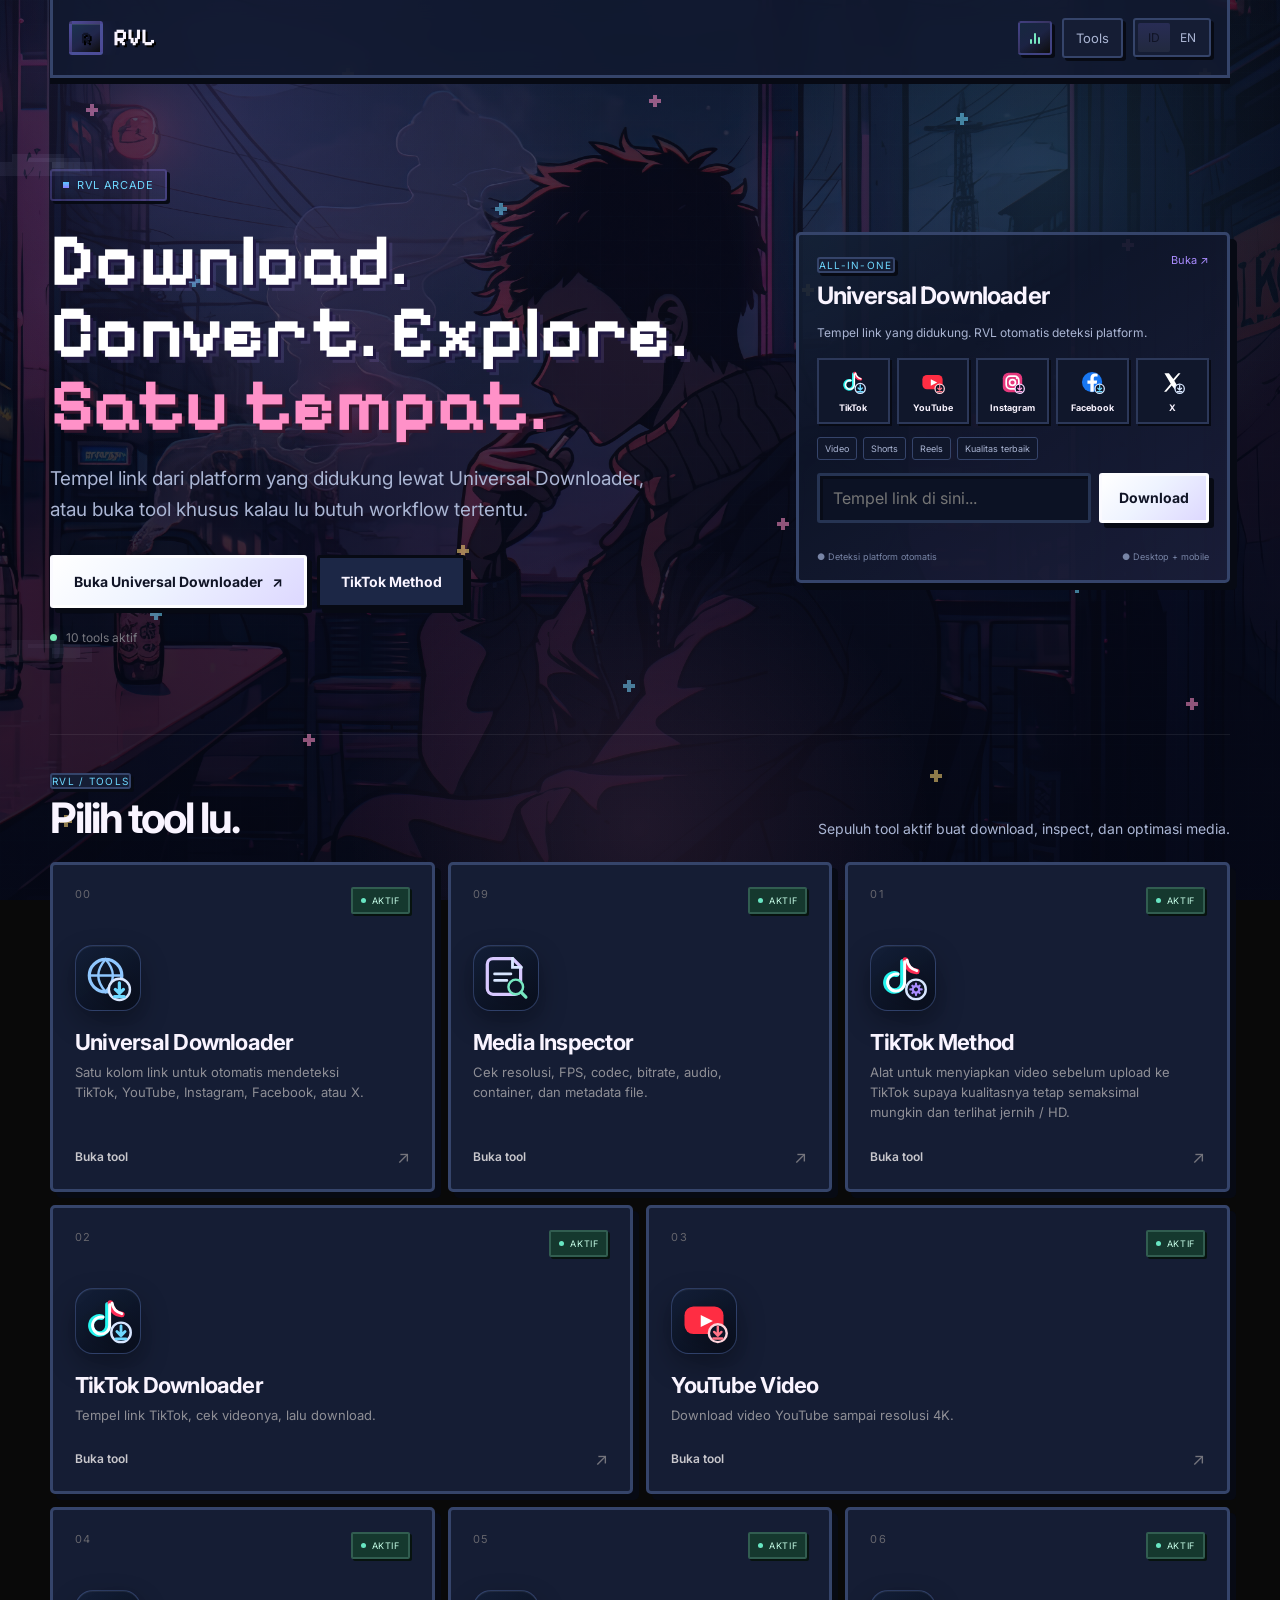
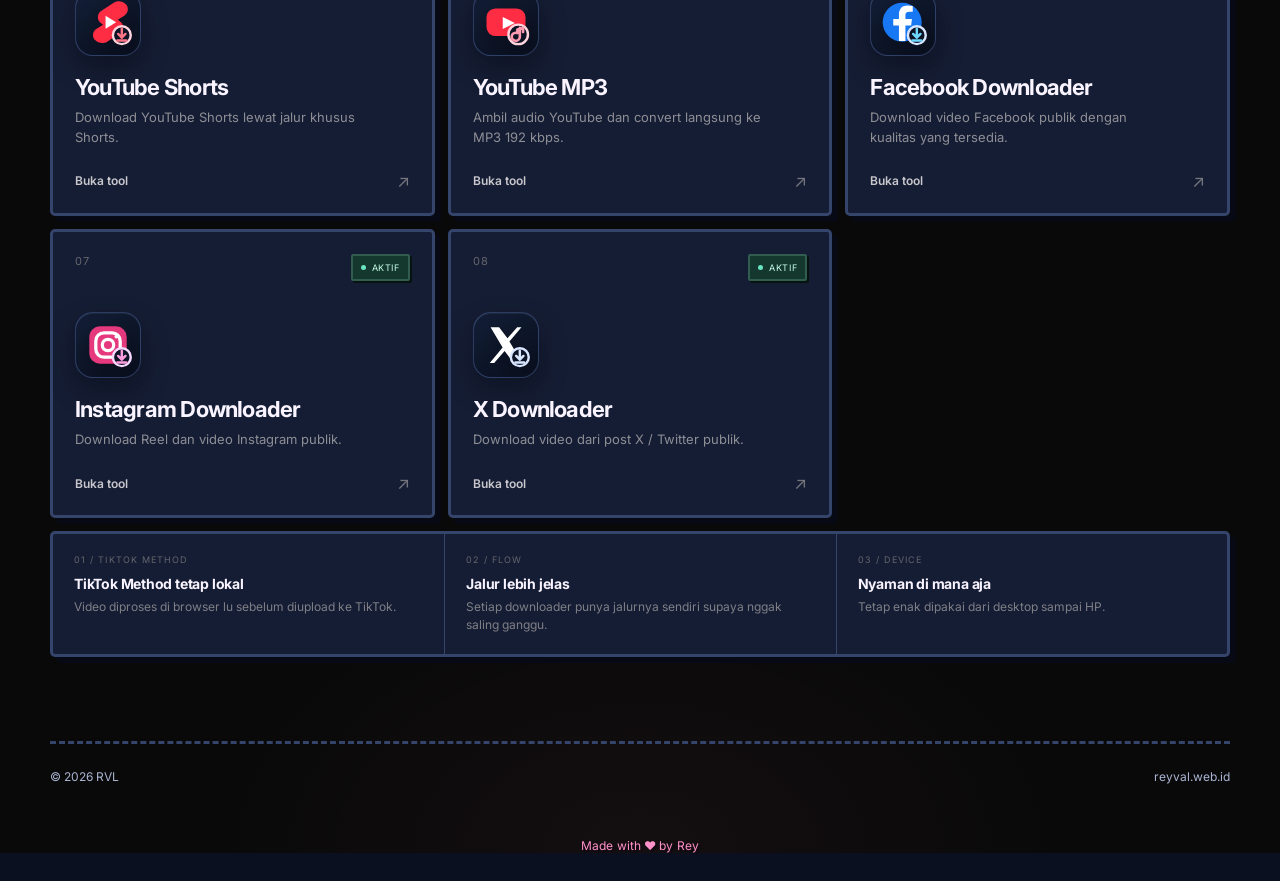
==== index.html @ ec759e6b "Bust clean icon style cache" ====
<!doctype html>
<html lang="id">
<head>
  <meta charset="utf-8">
  <meta name="viewport" content="width=device-width,initial-scale=1">
  <meta name="theme-color" content="#0b1020">
  <meta name="description" content="RVL — TikTok Method dan downloader TikTok, YouTube, Facebook, Instagram, serta X.">
  <title>RVL</title>
  <link rel="stylesheet" href="./assets/styles.css">
  <link rel="stylesheet" href="./assets/home.css?v=3">
  <script defer src="./assets/common.js?v=20260918bgm1"></script>
  <script defer src="./assets/ambient.js?v=1"></script>
  <script defer src="./assets/pixel.js?v=5"></script>
  <script defer src="./assets/api-railway.js?v=3"></script>
  <script defer src="./assets/shorts-layout.js?v=1"></script>
  <script defer src="./assets/router.js?v=14"></script>
  <script defer src="./assets/home.js?v=7"></script>
  <script defer src="./assets/nav-ui.js?v=2"></script>
</head>
<body>
  <div class="shell">
    <nav class="nav">
      <a class="brand" href="/"><span class="brand-mark"></span><span>RVL</span></a>
      <div class="nav-right"><a class="nav-link" href="#tools" data-i18n="tools">Tools</a><div class="lang" aria-label="Language"><button type="button" data-lang="id">ID</button><button type="button" data-lang="en">EN</button></div></div>
    </nav>
  </div>

  <main class="home-main">
    <section class="home-hero shell">
      <div class="home-hero-grid">
        <div class="home-hero-copy">
          <span class="eyebrow"><i class="eyebrow-dot"></i><span data-home-i18n="badge">RVL ARCADE</span></span>
          <h1 class="home-title"><span class="home-title-line" data-home-i18n="titleA">Download. Convert. Explore.</span><span class="home-title-line" data-home-i18n="titleB">Satu tempat.</span></h1>
          <p class="home-lead" data-home-i18n="lead">Tempel link dari platform yang didukung lewat Universal Downloader, atau buka tool khusus kalau lu butuh workflow tertentu.</p>
          <div class="home-actions"><a class="btn primary large" href="./universal-downloader/"><span data-home-i18n="primary">Buka Universal Downloader</span><span>↗</span></a><a class="btn large" href="./clarity/" data-home-i18n="secondary">TikTok Method</a></div>
          <div class="home-live-note"><i></i><span data-home-i18n="active">10 tools aktif</span></div>
        </div>

        <aside class="home-universal" aria-label="Universal Downloader">
          <div class="home-universal-head"><div><span class="small-label">ALL-IN-ONE</span><h2>Universal Downloader</h2></div><a href="./universal-downloader/"><span data-home-i18n="universalOpen">Buka</span> ↗</a></div>
          <p class="home-universal-sub" data-home-i18n="universalSub">Tempel link yang didukung. RVL otomatis deteksi platform.</p>
          <div class="home-universal-platforms">
            <span><img src="./assets/icons/tiktok-download.svg?v=2" alt=""><b>TikTok</b></span>
            <span><img src="./assets/icons/youtube-video.svg?v=2" alt=""><b>YouTube</b></span>
            <span><img src="./assets/icons/instagram.svg?v=2" alt=""><b>Instagram</b></span>
            <span><img src="./assets/icons/facebook.svg?v=2" alt=""><b>Facebook</b></span>
            <span><img src="./assets/icons/x.svg?v=2" alt=""><b>X</b></span>
          </div>
          <div class="home-universal-types"><span>Video</span><span>Shorts</span><span>Reels</span><span data-home-i18n="universalBest">Kualitas terbaik</span></div>
          <div class="home-universal-input"><input id="home-universal-url" type="url" inputmode="url" autocomplete="off" placeholder="Tempel link di sini..."><button id="home-universal-go" class="btn primary" type="button">Download</button></div>
          <div id="home-universal-error" class="home-universal-error"></div>
          <div class="home-universal-foot"><span data-home-i18n="universalAuto">● Deteksi platform otomatis</span><span data-home-i18n="universalDevice">● Desktop + mobile</span></div>
        </aside>
      </div>
    </section>

    <section class="home-tools shell" id="tools">
      <div class="home-section-head"><div><span class="small-label">RVL / TOOLS</span><h2 data-home-i18n="sectionTitle">Pilih tool lu.</h2></div><p data-home-i18n="sectionSub">Sepuluh tool aktif buat download, inspect, dan optimasi media.</p></div>

      <div class="home-tool-grid">
        <a class="home-tool-card" href="./universal-downloader/"><div class="home-tool-card-top"><span class="home-tool-number">00</span><span class="home-tool-status">AKTIF</span></div><div class="home-tool-symbol"><img src="./assets/icons/universal.svg?v=2" width="48" height="48" alt="" aria-hidden="true"></div><h3>Universal Downloader</h3><p data-home-i18n="universalDesc">Satu kolom link untuk otomatis mendeteksi TikTok, YouTube, Instagram, Facebook, atau X.</p><div class="home-tool-open"><b data-home-i18n="open">Buka tool</b><span>↗</span></div></a>
        <a class="home-tool-card" href="./media-inspector/"><div class="home-tool-card-top"><span class="home-tool-number">09</span><span class="home-tool-status">AKTIF</span></div><div class="home-tool-symbol"><img src="./assets/icons/media-inspector.svg?v=2" width="48" height="48" alt="" aria-hidden="true"></div><h3>Media Inspector</h3><p data-home-i18n="inspectorDesc">Cek resolusi, FPS, codec, bitrate, audio, container, dan metadata file.</p><div class="home-tool-open"><b data-home-i18n="open">Buka tool</b><span>↗</span></div></a>
        <a class="home-tool-card" href="./clarity/"><div class="home-tool-card-top"><span class="home-tool-number">01</span><span class="home-tool-status">AKTIF</span></div><div class="home-tool-symbol"><img src="./assets/icons/tiktok-method.svg?v=2" width="30" height="30" alt="" aria-hidden="true"></div><h3>TikTok Method</h3><p data-home-i18n="clarityDesc">Alat untuk menyiapkan video sebelum upload ke TikTok supaya kualitasnya tetap semaksimal mungkin dan terlihat jernih / HD.</p><div class="home-tool-open"><b data-home-i18n="open">Buka tool</b><span>↗</span></div></a>
        <a class="home-tool-card" href="./tiktok-downloader/"><div class="home-tool-card-top"><span class="home-tool-number">02</span><span class="home-tool-status">AKTIF</span></div><div class="home-tool-symbol"><img src="./assets/icons/tiktok-download.svg?v=2" width="30" height="30" alt="" aria-hidden="true"></div><h3>TikTok Downloader</h3><p data-home-i18n="tiktokDesc">Tempel link TikTok, cek videonya, lalu download.</p><div class="home-tool-open"><b data-home-i18n="open">Buka tool</b><span>↗</span></div></a>
        <a class="home-tool-card" href="./youtube-downloader/"><div class="home-tool-card-top"><span class="home-tool-number">03</span><span class="home-tool-status">AKTIF</span></div><div class="home-tool-symbol"><img src="./assets/icons/youtube-video.svg?v=2" width="30" height="30" alt="" aria-hidden="true"></div><h3>YouTube Video</h3><p data-home-i18n="youtubeDesc">Download video YouTube sampai resolusi 4K.</p><div class="home-tool-open"><b data-home-i18n="open">Buka tool</b><span>↗</span></div></a>
        <a class="home-tool-card" href="./youtube-shorts/"><div class="home-tool-card-top"><span class="home-tool-number">04</span><span class="home-tool-status">AKTIF</span></div><div class="home-tool-symbol"><img src="./assets/icons/youtube-shorts.svg?v=2" width="30" height="30" alt="" aria-hidden="true"></div><h3>YouTube Shorts</h3><p data-home-i18n="shortsDesc">Download YouTube Shorts lewat jalur khusus Shorts.</p><div class="home-tool-open"><b data-home-i18n="open">Buka tool</b><span>↗</span></div></a>
        <a class="home-tool-card" href="./youtube-mp3/"><div class="home-tool-card-top"><span class="home-tool-number">05</span><span class="home-tool-status">AKTIF</span></div><div class="home-tool-symbol"><img src="./assets/icons/youtube-mp3.svg?v=2" width="30" height="30" alt="" aria-hidden="true"></div><h3>YouTube MP3</h3><p data-home-i18n="mp3Desc">Ambil audio YouTube dalam format MP3 192 kbps.</p><div class="home-tool-open"><b data-home-i18n="open">Buka tool</b><span>↗</span></div></a>
        <a class="home-tool-card" href="./facebook-downloader/"><div class="home-tool-card-top"><span class="home-tool-number">06</span><span class="home-tool-status">AKTIF</span></div><div class="home-tool-symbol"><img src="./assets/icons/facebook.svg?v=2" width="30" height="30" alt="" aria-hidden="true"></div><h3>Facebook Downloader</h3><p data-home-i18n="facebookDesc">Download video Facebook publik dengan kualitas yang tersedia.</p><div class="home-tool-open"><b data-home-i18n="open">Buka tool</b><span>↗</span></div></a>
        <a class="home-tool-card" href="./instagram-downloader/"><div class="home-tool-card-top"><span class="home-tool-number">07</span><span class="home-tool-status">AKTIF</span></div><div class="home-tool-symbol"><img src="./assets/icons/instagram.svg?v=2" width="30" height="30" alt="" aria-hidden="true"></div><h3>Instagram Downloader</h3><p data-home-i18n="instagramDesc">Download Reel dan video Instagram publik.</p><div class="home-tool-open"><b data-home-i18n="open">Buka tool</b><span>↗</span></div></a>
        <a class="home-tool-card" href="./x-downloader/"><div class="home-tool-card-top"><span class="home-tool-number">08</span><span class="home-tool-status">AKTIF</span></div><div class="home-tool-symbol"><img src="./assets/icons/x.svg?v=2" width="30" height="30" alt="" aria-hidden="true"></div><h3>X Downloader</h3><p data-home-i18n="xDesc">Download video dari post X / Twitter publik.</p><div class="home-tool-open"><b data-home-i18n="open">Buka tool</b><span>↗</span></div></a>
      </div>

      <div class="home-info-strip">
        <div class="home-info-item"><span>01 / TIKTOK METHOD</span><b data-home-i18n="localTitle">TikTok Method tetap lokal</b><p data-home-i18n="localDesc">Video diproses di browser lu sebelum diupload ke TikTok.</p></div>
        <div class="home-info-item"><span>02 / FLOW</span><b data-home-i18n="directTitle">Jalur lebih jelas</b><p data-home-i18n="directDesc">Setiap downloader punya jalurnya sendiri supaya nggak saling ganggu.</p></div>
        <div class="home-info-item"><span>03 / DEVICE</span><b data-home-i18n="responsiveTitle">Nyaman di mana aja</b><p data-home-i18n="responsiveDesc">Tetap enak dipakai dari desktop sampai HP.</p></div>
      </div>
    </section>
  </main>

  <div class="shell"><footer class="footer"><span>© 2026 RVL</span><span>reyval.web.id</span></footer></div>
</body>
</html>
---- assets/styles.css ----
:root{
  --bg:#090909;--surface:#111;--surface-2:#161616;--surface-3:#1d1d1d;
  --line:#272727;--line-strong:#3a3a3a;--text:#f5f5f5;--muted:#9a9a9a;--soft:#6f6f6f;
  --accent:#f1f1f1;--success:#b8f3c5;--danger:#ff9d9d;--radius:22px;--radius-sm:14px;--max:1160px;
}
*{box-sizing:border-box}html{scroll-behavior:smooth}body{margin:0;background:var(--bg);color:var(--text);font-family:Inter,ui-sans-serif,-apple-system,BlinkMacSystemFont,"Segoe UI",sans-serif;min-height:100vh;-webkit-font-smoothing:antialiased}body:before{content:"";position:fixed;inset:0;pointer-events:none;background:radial-gradient(650px 360px at 50% -120px,rgba(255,255,255,.055),transparent 72%);z-index:-1}a{color:inherit;text-decoration:none}button,input{font:inherit}button{color:inherit}.shell{width:min(calc(100% - 32px),var(--max));margin:0 auto}
.nav{height:76px;display:flex;align-items:center;justify-content:space-between;border-bottom:1px solid rgba(255,255,255,.065)}.brand{display:flex;gap:10px;align-items:center;font-weight:760;letter-spacing:-.04em;font-size:21px}.brand-mark{width:29px;height:29px;border:1px solid #414141;border-radius:9px;background:linear-gradient(145deg,#222,#0d0d0d);box-shadow:inset 0 1px 0 rgba(255,255,255,.08);display:grid;place-items:center}.brand-mark:after{content:"R";font-size:13px;letter-spacing:0}.nav-right{display:flex;align-items:center;gap:10px}.nav-link{font-size:13px;color:var(--muted);padding:10px 12px;border-radius:10px}.nav-link:hover{color:#fff;background:#151515}.lang{display:flex;border:1px solid var(--line);border-radius:999px;padding:3px;background:#0e0e0e}.lang button{border:0;background:transparent;padding:7px 10px;border-radius:999px;color:var(--soft);font-size:12px;cursor:pointer}.lang button.active{background:#242424;color:#fff}
.hero{padding:108px 0 72px;text-align:center}.eyebrow{display:inline-flex;align-items:center;gap:8px;padding:7px 11px;border:1px solid var(--line);border-radius:999px;color:#b8b8b8;background:#0e0e0e;font-size:11px;letter-spacing:.06em}.eyebrow-dot{width:6px;height:6px;border-radius:50%;background:#c8c8c8;box-shadow:0 0 14px rgba(255,255,255,.35)}h1{font-size:clamp(46px,8vw,84px);line-height:.98;letter-spacing:-.07em;margin:24px auto 18px;max-width:900px;font-weight:790}.hero p{font-size:clamp(16px,2.2vw,19px);line-height:1.6;color:var(--muted);max-width:600px;margin:0 auto}.hero-actions{display:flex;gap:10px;justify-content:center;margin-top:30px;flex-wrap:wrap}
.btn{appearance:none;border:1px solid var(--line);border-radius:13px;background:#141414;padding:13px 17px;display:inline-flex;align-items:center;justify-content:center;gap:9px;font-weight:680;font-size:14px;cursor:pointer;transition:.18s ease}.btn:hover{transform:translateY(-1px);border-color:#444;background:#191919}.btn.primary{background:#f0f0f0;color:#090909;border-color:#f0f0f0}.btn.primary:hover{background:#fff}.btn.large{padding:15px 21px;border-radius:15px}.btn:disabled{opacity:.42;cursor:not-allowed;transform:none}
.section{padding:28px 0 92px}.section-head{display:flex;justify-content:space-between;align-items:end;gap:20px;margin-bottom:22px}.section-head h2{font-size:31px;letter-spacing:-.045em;margin:6px 0 0}.section-head p{color:var(--muted);margin:8px 0 0;max-width:580px;line-height:1.55}.small-label{font-size:10px;letter-spacing:.13em;text-transform:uppercase;color:var(--soft)}
.tool-grid{display:grid;grid-template-columns:repeat(3,1fr);gap:14px}.tool-card{min-height:270px;background:linear-gradient(180deg,#131313,#0e0e0e);border:1px solid var(--line);border-radius:var(--radius);padding:22px;position:relative;overflow:hidden;display:flex;flex-direction:column;transition:.22s ease}.tool-card:hover{transform:translateY(-3px);border-color:#404040}.tool-card.featured{background:linear-gradient(180deg,#161616,#0e0e0e)}.tool-card:after{content:"";position:absolute;width:190px;height:190px;border-radius:50%;background:rgba(255,255,255,.035);right:-105px;top:-105px}.tool-card-top{display:flex;align-items:center;justify-content:space-between;gap:12px}.tool-icon{width:46px;height:46px;border:1px solid #333;background:#191919;border-radius:14px;display:grid;place-items:center;font-size:19px}.tool-card h3{font-size:22px;margin:30px 0 8px;letter-spacing:-.035em}.tool-card p{color:var(--muted);line-height:1.55;margin:0 0 24px;font-size:14px;max-width:28ch}.tool-bottom{display:flex;align-items:center;justify-content:space-between;margin-top:auto;color:#cfcfcf;font-size:13px}.status-pill{border:1px solid var(--line);border-radius:999px;padding:6px 9px;color:var(--muted);font-size:10px;letter-spacing:.04em}.status-pill.live{color:var(--success);border-color:#294b34;background:#102017}.arrow{font-size:18px}
.features{display:grid;grid-template-columns:repeat(3,1fr);gap:12px;margin-top:14px}.feature{padding:18px 20px;border:1px solid var(--line);border-radius:18px;background:#0d0d0d}.feature b{font-size:14px}.feature p{margin:7px 0 0;color:var(--muted);font-size:13px;line-height:1.5}.footer{border-top:1px solid rgba(255,255,255,.07);padding:25px 0 36px;color:var(--soft);font-size:12px;display:flex;justify-content:space-between;gap:20px}
.page-hero{padding:62px 0 24px}.breadcrumbs{font-size:12px;color:var(--soft);display:flex;gap:8px;align-items:center}.breadcrumbs a:hover{color:#fff}.page-title{font-size:clamp(40px,6vw,64px);letter-spacing:-.06em;margin:15px 0 11px;line-height:1}.page-sub{max-width:660px;color:var(--muted);line-height:1.6;margin:0;font-size:15px}
.studio{display:grid;grid-template-columns:minmax(0,1.08fr) minmax(320px,.92fr);gap:16px;padding:20px 0 80px}.panel{border:1px solid var(--line);border-radius:var(--radius);background:#0e0e0e;overflow:hidden}.panel-body{padding:21px}.panel-head{padding:17px 21px;border-bottom:1px solid var(--line);display:flex;align-items:center;justify-content:space-between;gap:15px}.panel-head b{font-size:14px}.panel-head span{font-size:10px;color:var(--soft);letter-spacing:.06em}.panel-head-actions{display:flex;align-items:center;gap:8px}
.dropzone{border:1px dashed #3a3a3a;border-radius:18px;min-height:220px;display:flex;flex-direction:column;align-items:center;justify-content:center;text-align:center;padding:28px;cursor:pointer;background:#0b0b0b;transition:.18s}.dropzone:hover,.dropzone.drag{border-color:#626262;background:#111}.drop-icon{width:50px;height:50px;border-radius:15px;background:#171717;border:1px solid #303030;display:grid;place-items:center;margin-bottom:16px;font-size:21px}.dropzone b{font-size:16px}.dropzone p{color:var(--muted);font-size:12px;margin:7px 0 0}.file-meta{display:none;margin-top:12px;padding:13px;border:1px solid var(--line);border-radius:14px;background:#111}.file-meta.show{display:grid;grid-template-columns:1fr auto;gap:10px}.file-name{font-size:13px;font-weight:650;white-space:nowrap;overflow:hidden;text-overflow:ellipsis}.file-info{font-size:11px;color:var(--muted);margin-top:4px}.clear-file{background:none;border:0;color:var(--muted);cursor:pointer;padding:4px}.clear-file:hover{color:#fff}
.control-row{display:grid;grid-template-columns:1fr 1fr;gap:12px;margin-top:18px}.control-block .control-label{margin-top:0}.control-label{display:block;font-size:11px;color:#bcbcbc;margin:20px 0 8px}.control-hint{display:block;font-size:10px;color:var(--soft);margin-top:6px}.segmented{display:grid;grid-template-columns:1fr 1fr;gap:4px;border:1px solid var(--line);padding:4px;border-radius:13px;background:#0a0a0a}.segmented button{border:0;border-radius:9px;background:transparent;color:var(--muted);padding:9px;cursor:pointer;font-size:12px}.segmented button.active{background:#1d1d1d;color:#fff}.segmented button:disabled{opacity:.38;cursor:not-allowed}
.mode-list{display:grid;grid-template-columns:repeat(3,1fr);gap:8px}.mode{position:relative;border:1px solid var(--line);border-radius:16px;padding:14px;cursor:pointer;background:#101010;transition:.18s;min-height:145px}.mode:hover{border-color:#3d3d3d}.mode.active{border-color:#626262;background:#161616;box-shadow:inset 0 0 0 1px rgba(255,255,255,.025)}.mode-top{display:flex;justify-content:space-between;gap:8px;align-items:flex-start}.mode-name{font-weight:720;font-size:13px}.mode-badge{font-size:9px;padding:4px 6px;border:1px solid #333;border-radius:999px;color:#aaa;white-space:nowrap}.mode p{font-size:11px;color:var(--muted);line-height:1.45;margin:9px 0 0;padding-right:16px}.mode-check{width:15px;height:15px;border:1px solid #444;border-radius:50%;position:absolute;right:13px;bottom:13px}.mode.active .mode-check{border:5px solid #e9e9e9}
.privacy-note{display:flex;gap:9px;margin-top:14px;color:var(--muted);font-size:11px;line-height:1.5}.privacy-note span:first-child{color:#c7c7c7}.action-zone{margin-top:16px}.action-zone>.btn{width:100%}.progress-wrap{display:none;margin-top:13px}.progress-wrap.show{display:block}.progress-bar{height:6px;border-radius:999px;background:#1c1c1c;overflow:hidden}.progress-fill{height:100%;width:0;background:#e9e9e9;transition:width .18s}.progress-row{display:flex;justify-content:space-between;margin-top:7px;color:var(--muted);font-size:10px}.result{display:none;margin-top:13px;padding:14px;border:1px solid #2c4634;border-radius:15px;background:#0d1710}.result.show{display:block}.result-title{font-size:13px;color:var(--success);font-weight:720}.result-meta{font-size:11px;color:#8ba793;margin-top:4px;line-height:1.45}.result .btn{margin-top:11px;width:100%}.notice{margin-top:13px;border-top:1px solid var(--line);padding-top:13px;color:var(--soft);font-size:10px;line-height:1.55}
.preview{aspect-ratio:9/16;max-height:565px;background:#060606;border:1px solid var(--line);border-radius:18px;overflow:hidden;position:relative;margin:auto;display:grid;place-items:center}.preview video{width:100%;height:100%;object-fit:contain;display:none}.preview video.show{display:block}.empty-preview{text-align:center;color:var(--soft);padding:28px;font-size:12px}.empty-preview .big{font-size:27px;margin-bottom:9px}.safe-guides{position:absolute;inset:5%;pointer-events:none;display:none}.safe-guides.show{display:block}.safe-guides:before{content:"";position:absolute;inset:9% 6% 19% 6%;border:1px dashed rgba(255,255,255,.22);border-radius:8px}.preview-toolbar{display:flex;justify-content:space-between;align-items:center;margin-top:12px;gap:10px}.preview-source{display:flex;align-items:center;gap:7px}.mini-segmented{display:flex;border:1px solid var(--line);padding:3px;border-radius:10px;background:#0a0a0a}.mini-segmented button{border:0;background:transparent;color:var(--soft);padding:6px 8px;border-radius:7px;font-size:10px;cursor:pointer}.mini-segmented button.active{background:#202020;color:#fff}.mini-segmented button:disabled{opacity:.35;cursor:not-allowed}.toggle{display:flex;align-items:center;gap:7px;color:var(--muted);font-size:10px}.switch{width:34px;height:20px;border:1px solid #333;border-radius:999px;background:#141414;padding:2px;cursor:pointer}.switch i{display:block;width:14px;height:14px;background:#666;border-radius:50%;transition:.18s}.switch.on i{transform:translateX(14px);background:#eee}.specs{display:grid;grid-template-columns:1fr 1fr;gap:8px;margin-top:14px}.spec{border:1px solid var(--line);border-radius:13px;padding:11px;background:#101010}.spec span{display:block;color:var(--soft);font-size:9px;text-transform:uppercase;letter-spacing:.08em}.spec b{display:block;margin-top:6px;font-size:12px;font-weight:650}
.downloader-page{padding:64px 0 88px}.downloader-wrap{max-width:780px;margin:0 auto}.downloader-head{text-align:center;margin-bottom:28px}.downloader-head .eyebrow{margin-bottom:16px}.downloader-head h1{font-size:clamp(42px,7vw,68px);margin:0 0 12px}.downloader-head p{color:var(--muted);margin:0 auto;max-width:560px;line-height:1.6}.download-card{border:1px solid var(--line);border-radius:24px;background:linear-gradient(180deg,#121212,#0d0d0d);padding:20px;box-shadow:0 24px 70px rgba(0,0,0,.18)}.download-input-wrap{display:grid;grid-template-columns:1fr auto;gap:10px}.download-input{width:100%;border:1px solid #303030;background:#0a0a0a;color:#fff;border-radius:14px;padding:15px 16px;outline:none}.download-input::placeholder{color:#686868}.download-input:disabled{opacity:1}.download-status{display:flex;align-items:center;justify-content:space-between;gap:14px;margin-top:14px;padding-top:14px;border-top:1px solid var(--line);font-size:11px;color:var(--soft)}.download-status strong{color:#bbb;font-weight:600}.back-row{display:flex;justify-content:center;margin-top:18px}.text-link{font-size:12px;color:var(--muted)}.text-link:hover{color:#fff}
.toast{position:fixed;left:50%;bottom:24px;transform:translate(-50%,20px);opacity:0;pointer-events:none;background:#eee;color:#111;border-radius:11px;padding:11px 14px;font-size:12px;font-weight:650;transition:.2s;z-index:50}.toast.show{opacity:1;transform:translate(-50%,0)}
@media(max-width:900px){.tool-grid,.features{grid-template-columns:1fr}.studio{grid-template-columns:1fr}.mode-list{grid-template-columns:1fr}.mode{min-height:0}.preview{max-height:520px}.hero{padding-top:80px}.section{padding-bottom:72px}}
@media(max-width:620px){.shell{width:min(calc(100% - 22px),var(--max))}.nav{height:68px}.nav-link{display:none}.brand{font-size:19px}.hero{padding:66px 0 48px}.hero-actions{flex-direction:column}.hero-actions .btn{width:100%}.section-head{align-items:start;flex-direction:column}.tool-card{min-height:220px}.panel-body{padding:15px}.panel-head{padding:14px 15px}.dropzone{min-height:190px}.page-hero{padding-top:44px}.footer{flex-direction:column}.control-row{grid-template-columns:1fr}.preview-toolbar{align-items:flex-start;flex-direction:column}.download-input-wrap{grid-template-columns:1fr}.download-input-wrap .btn{width:100%}.download-status{align-items:flex-start;flex-direction:column}.downloader-page{padding-top:48px}.tool-card h3{margin-top:24px}}
---- assets/home.css ----
.home-main{overflow:hidden}
.home-hero{padding:74px 0 66px}
.home-hero-grid{min-height:510px;display:grid;grid-template-columns:minmax(0,1.12fr) minmax(330px,.72fr);gap:70px;align-items:center}
.home-hero-copy{min-width:0}
.home-hero .eyebrow{margin:0}
.home-title{margin:24px 0 20px;max-width:760px;text-align:left;font-size:clamp(52px,5.8vw,76px);line-height:.98;letter-spacing:-.067em;font-weight:800}
.home-title-line{display:block}
.home-title-line:last-child{color:#bdbbc8}
.home-lead{max-width:620px;margin:0;color:#a09fa5;font-size:clamp(16px,1.65vw,19px);line-height:1.65}
.home-actions{display:flex;justify-content:flex-start;gap:10px;flex-wrap:wrap;margin-top:30px}
.home-actions .btn{min-height:50px}
.home-live-note{display:flex;align-items:center;gap:9px;margin-top:22px;color:#77777f;font-size:12px}
.home-live-note i{width:7px;height:7px;border-radius:50%;background:#72e6b3;box-shadow:0 0 12px rgba(114,230,179,.32)}

.home-quick{position:relative;border:1px solid rgba(255,255,255,.09);border-radius:24px;padding:10px;background:rgba(12,12,14,.82);box-shadow:0 26px 80px rgba(0,0,0,.28),inset 0 1px 0 rgba(255,255,255,.025);overflow:hidden}
.home-quick:before{content:"";position:absolute;inset:0;pointer-events:none;background:linear-gradient(145deg,rgba(88,200,255,.035),transparent 38%,rgba(139,124,255,.045));opacity:.85}
.home-quick-head{position:relative;display:flex;align-items:center;justify-content:space-between;padding:11px 12px 15px;color:#77777f;font-size:10px;letter-spacing:.12em;text-transform:uppercase}
.home-quick-head span:last-child{color:#80dcb2;letter-spacing:.08em}
.home-quick-list{position:relative;display:grid;gap:7px}
.home-quick-row{display:grid;grid-template-columns:auto 1fr auto;align-items:center;gap:13px;min-height:72px;padding:12px 13px;border:1px solid rgba(255,255,255,.07);border-radius:17px;background:#101012;transition:transform .17s ease,border-color .17s ease,background .17s ease}
.home-quick-row:hover{transform:translateY(-1px);border-color:rgba(139,124,255,.27);background:#141416}
.home-quick-icon{width:42px;height:42px;border:1px solid rgba(255,255,255,.09);border-radius:13px;background:#18181b;display:grid;place-items:center;color:#d7d5e1;font-size:16px}
.home-quick-copy{min-width:0}
.home-quick-copy strong{display:block;font-size:14px;letter-spacing:-.015em}
.home-quick-copy span{display:block;margin-top:4px;color:#77777f;font-size:11px;white-space:nowrap;overflow:hidden;text-overflow:ellipsis}
.home-quick-arrow{color:#707078;font-size:17px;transition:transform .17s ease,color .17s ease}
.home-quick-row:hover .home-quick-arrow{transform:translate(2px,-2px);color:#fff}

.home-tools{padding:6px 0 84px}
.home-section-head{display:grid;grid-template-columns:minmax(0,1fr) minmax(280px,420px);gap:32px;align-items:end;padding-top:34px;border-top:1px solid rgba(255,255,255,.07);margin-bottom:22px}
.home-section-head h2{margin:7px 0 0;font-size:clamp(30px,3.4vw,42px);letter-spacing:-.05em;line-height:1.05}
.home-section-head p{margin:0;color:#88888f;font-size:14px;line-height:1.6;text-align:right}

.home-tool-grid{display:grid;grid-template-columns:repeat(2,minmax(0,1fr));gap:13px}
.home-tool-card{position:relative;min-height:270px;padding:22px;border:1px solid rgba(255,255,255,.085);border-radius:22px;background:#101012;display:flex;flex-direction:column;overflow:hidden;transition:transform .18s ease,border-color .18s ease,background .18s ease,box-shadow .18s ease}
.home-tool-card:before{content:"";position:absolute;width:190px;height:190px;border-radius:50%;top:-125px;right:-105px;background:rgba(139,124,255,.07);filter:blur(4px);pointer-events:none}
.home-tool-card:hover{transform:translateY(-3px);border-color:rgba(139,124,255,.3);background:#131316;box-shadow:0 20px 48px rgba(0,0,0,.22)}
.home-tool-card:nth-child(2):before{background:rgba(88,200,255,.055)}
.home-tool-card:nth-child(3):before{background:rgba(255,126,182,.05)}
.home-tool-card:nth-child(4):before{background:rgba(114,230,179,.05)}
.home-tool-card-top{position:relative;display:flex;justify-content:space-between;align-items:flex-start;gap:12px}
.home-tool-number{font-size:11px;color:#65656c;letter-spacing:.12em}
.home-tool-status{display:inline-flex;align-items:center;gap:6px;border:1px solid rgba(104,230,194,.2);border-radius:999px;padding:6px 8px;color:#a8e6ca;background:rgba(104,230,194,.045);font-size:9px;letter-spacing:.07em}
.home-tool-status:before{content:"";width:5px;height:5px;border-radius:50%;background:#68e6c2}
.home-tool-symbol{position:relative;width:48px;height:48px;margin-top:31px;border:1px solid rgba(255,255,255,.09);border-radius:15px;background:#17171a;display:grid;place-items:center;color:#d7d5e1;font-size:19px}
.home-tool-card h3{position:relative;margin:18px 0 7px;font-size:22px;letter-spacing:-.035em}
.home-tool-card p{position:relative;max-width:38ch;margin:0;color:#8e8e95;font-size:13px;line-height:1.55}
.home-tool-open{position:relative;margin-top:auto;padding-top:24px;display:flex;align-items:center;justify-content:space-between;color:#c8c7cc;font-size:12px}
.home-tool-open b{font-weight:600}
.home-tool-open span:last-child{font-size:17px;color:#74747c;transition:transform .18s ease,color .18s ease}
.home-tool-card:hover .home-tool-open span:last-child{transform:translate(2px,-2px);color:#fff}

.home-info-strip{display:grid;grid-template-columns:repeat(3,1fr);margin-top:13px;border:1px solid rgba(255,255,255,.075);border-radius:20px;background:#0d0d0f;overflow:hidden}
.home-info-item{padding:20px 21px;min-height:114px}
.home-info-item+ .home-info-item{border-left:1px solid rgba(255,255,255,.07)}
.home-info-item span{display:block;color:#65656c;font-size:9px;letter-spacing:.12em;text-transform:uppercase}
.home-info-item b{display:block;margin-top:10px;font-size:14px;letter-spacing:-.015em}
.home-info-item p{margin:6px 0 0;color:#7f7f86;font-size:12px;line-height:1.5}

@media(max-width:940px){
  .home-hero{padding-top:58px}
  .home-hero-grid{min-height:0;grid-template-columns:1fr;gap:42px}
  .home-title{max-width:720px}
  .home-quick{max-width:720px}
  .home-tool-grid{grid-template-columns:1fr}
  .home-tool-card{min-height:230px}
  .home-tool-symbol{margin-top:24px}
}
@media(max-width:700px){
  .home-hero{padding:48px 0 50px}
  .home-title{font-size:clamp(38px,10.8vw,52px);line-height:1.01;letter-spacing:-.058em;margin-top:20px}
  .home-lead{font-size:15px;line-height:1.6}
  .home-actions{flex-direction:column;margin-top:25px}
  .home-actions .btn{width:100%}
  .home-quick{border-radius:20px}
  .home-quick-head{padding:9px 9px 13px}
  .home-quick-row{min-height:68px;padding:10px 11px}
  .home-section-head{grid-template-columns:1fr;gap:12px;padding-top:28px}
  .home-section-head p{text-align:left}
  .home-tools{padding-bottom:58px}
  .home-info-strip{grid-template-columns:1fr}
  .home-info-item{min-height:0}
  .home-info-item+ .home-info-item{border-left:0;border-top:1px solid rgba(255,255,255,.07)}
}
@media(max-width:430px){
  .home-title{font-size:36px}
  .home-title-line{display:inline}
  .home-title-line:first-child:after{content:" "}
  .home-quick-copy span{max-width:190px}
  .home-tool-card{padding:19px}
}

.home-universal{position:relative;border:3px solid #35446a;border-radius:5px;padding:18px;background:rgba(15,22,42,.9);box-shadow:7px 7px 0 #070a14;overflow:hidden}
.home-universal:before{content:"";position:absolute;inset:0;pointer-events:none;background:linear-gradient(145deg,rgba(110,216,255,.05),transparent 35%,rgba(170,140,255,.08))}
.home-universal>*{position:relative}.home-universal-head{display:flex;align-items:flex-start;justify-content:space-between;gap:14px}.home-universal-head h2{margin:8px 0 0;font-size:24px;letter-spacing:-.035em}.home-universal-head>a{font-size:11px;color:#aa8cff}
.home-universal-sub{margin:14px 0 16px;color:#aab5d3;font-size:12px;line-height:1.5}.home-universal-platforms{display:grid;grid-template-columns:repeat(5,1fr);gap:7px}.home-universal-platforms>span{display:grid;place-items:center;gap:6px;min-width:0;padding:9px 4px;border:2px solid #2c3859;background:#10172b;box-shadow:2px 2px 0 #070a14}.home-universal-platforms img{width:27px;height:27px}.home-universal-platforms b{font-size:9px;white-space:nowrap}
.home-universal-types{display:flex;flex-wrap:wrap;gap:6px;margin:13px 0}.home-universal-types span{border:1px solid #35446a;background:#10172b;padding:5px 7px;border-radius:3px;color:#aab5d3;font-size:9px}.home-universal-input{display:grid;grid-template-columns:1fr auto;gap:8px}.home-universal-input input{min-width:0;border:3px solid #263453;background:#0c1224;color:#fff;padding:12px 13px;border-radius:3px;outline:none;box-shadow:inset 3px 3px 0 rgba(0,0,0,.25)}.home-universal-input input:focus{border-color:#6ed8ff}.home-universal-error{min-height:14px;margin-top:8px;color:#ff9d9d;font-size:10px}.home-universal-foot{display:flex;justify-content:space-between;gap:10px;margin-top:6px;color:#7885a6;font-size:9px}
@media(max-width:940px){.home-universal{max-width:720px}}
@media(max-width:700px){.home-universal-platforms{grid-template-columns:repeat(5,minmax(62px,1fr));overflow-x:auto;padding-bottom:3px}.home-universal-platforms>span{min-width:66px}.home-universal-input{grid-template-columns:1fr}.home-universal-input .btn{width:100%}.home-universal-foot{flex-direction:column;gap:4px}}
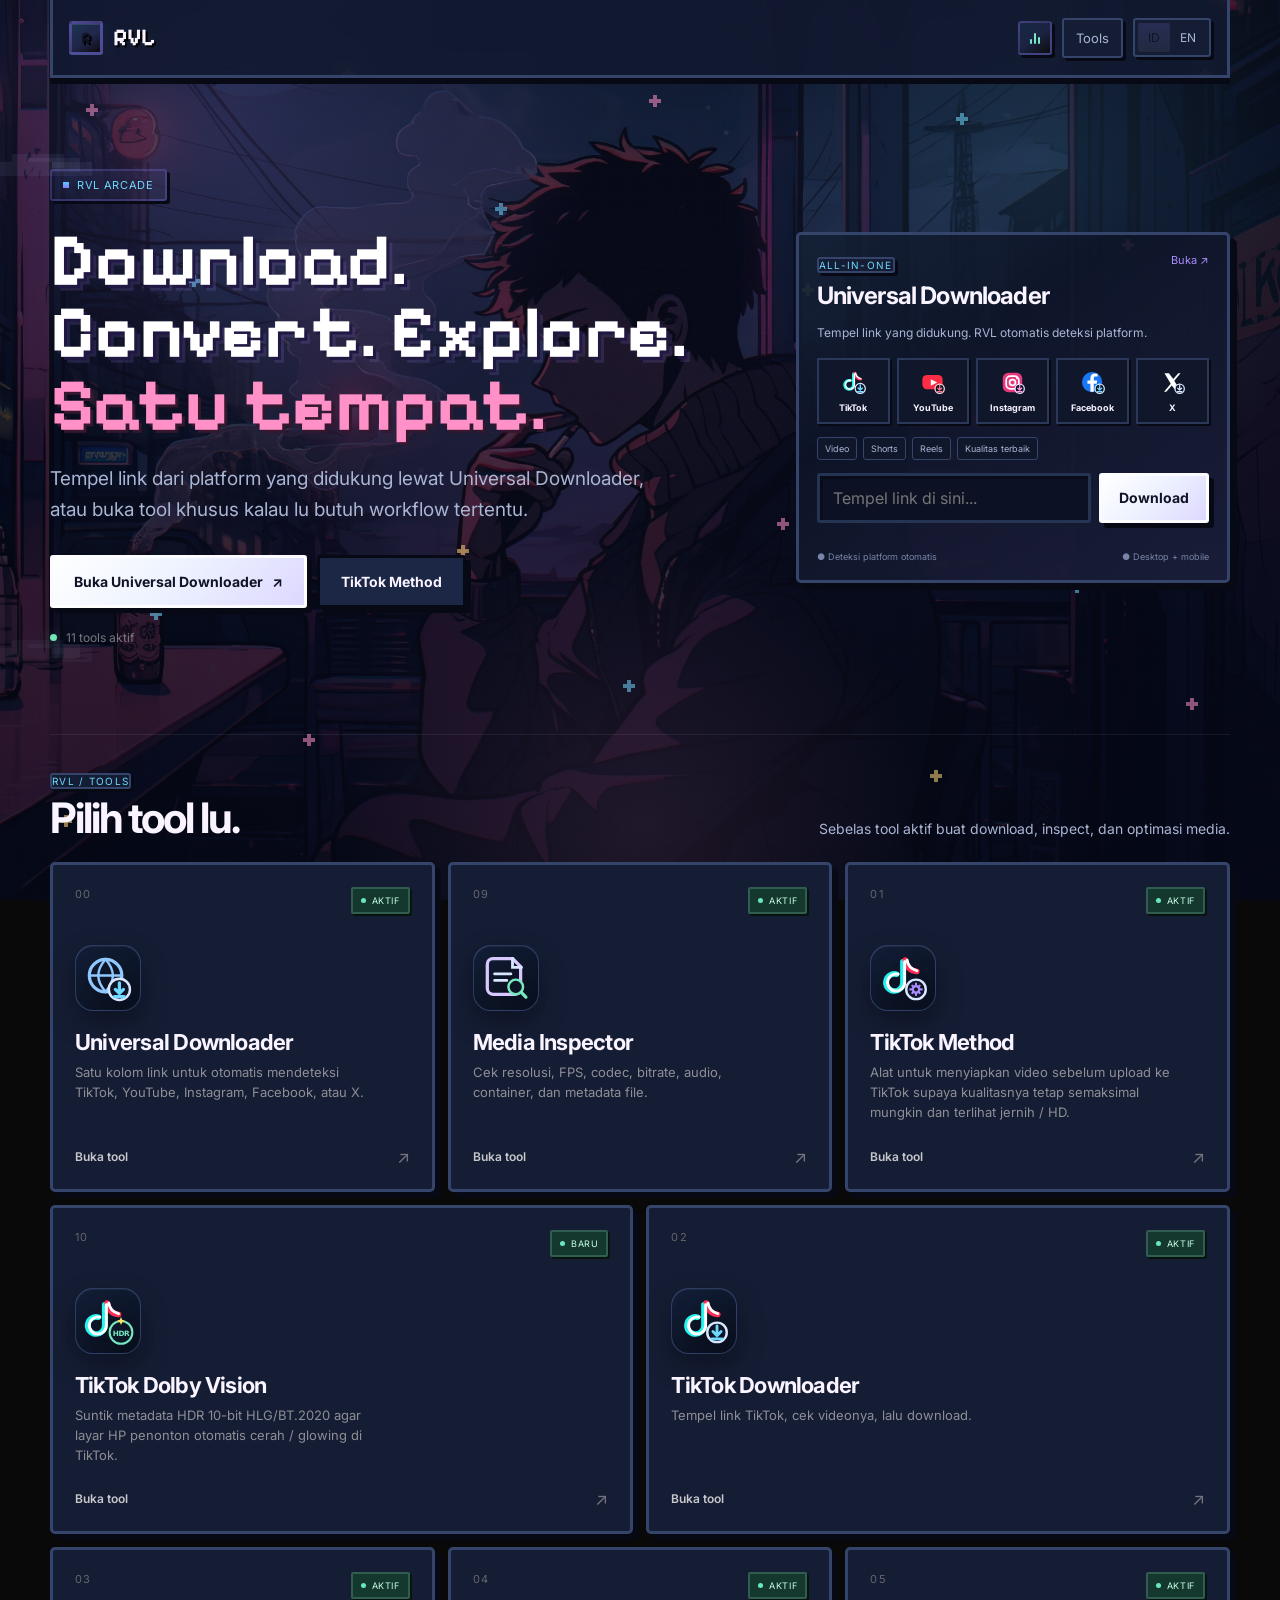
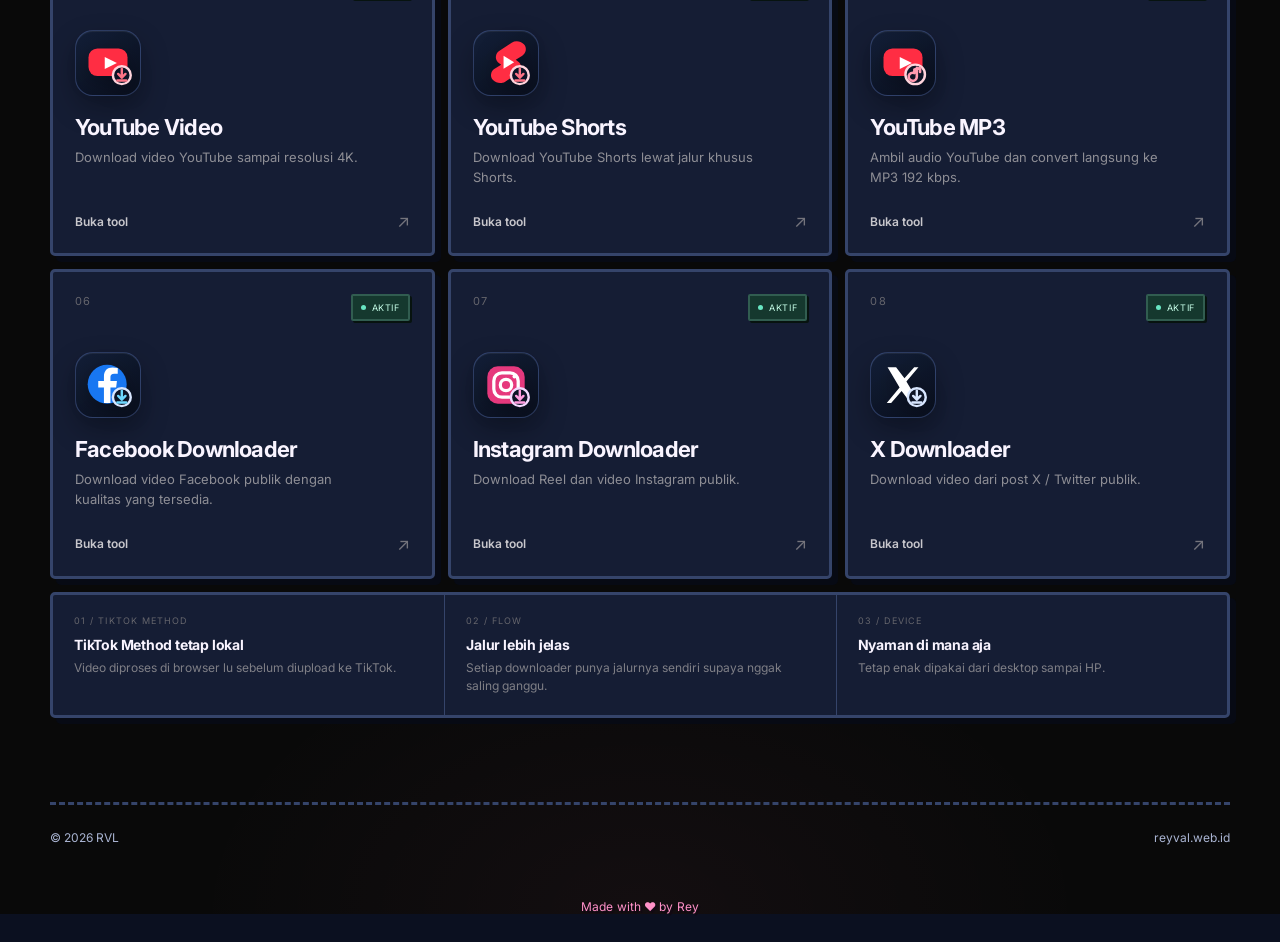
==== commit 71822f84: "feat(dolby-vision): add standalone TikTok Dolby Vision HDR 10-bit tool and backend engine" ====
--- a/index.html
+++ b/index.html
@@ -11,7 +11,7 @@
   <script defer src="./assets/common.js?v=20260918bgm1"></script>
   <script defer src="./assets/ambient.js?v=1"></script>
   <script defer src="./assets/pixel.js?v=5"></script>
-  <script defer src="./assets/api-railway.js?v=3"></script>
+  <script defer src="./assets/api-railway.js?v=4"></script>
   <script defer src="./assets/shorts-layout.js?v=1"></script>
   <script defer src="./assets/router.js?v=14"></script>
   <script defer src="./assets/home.js?v=7"></script>
@@ -33,7 +33,7 @@
           <h1 class="home-title"><span class="home-title-line" data-home-i18n="titleA">Download. Convert. Explore.</span><span class="home-title-line" data-home-i18n="titleB">Satu tempat.</span></h1>
           <p class="home-lead" data-home-i18n="lead">Tempel link dari platform yang didukung lewat Universal Downloader, atau buka tool khusus kalau lu butuh workflow tertentu.</p>
           <div class="home-actions"><a class="btn primary large" href="./universal-downloader/"><span data-home-i18n="primary">Buka Universal Downloader</span><span>↗</span></a><a class="btn large" href="./clarity/" data-home-i18n="secondary">TikTok Method</a></div>
-          <div class="home-live-note"><i></i><span data-home-i18n="active">10 tools aktif</span></div>
+          <div class="home-live-note"><i></i><span data-home-i18n="active">11 tools aktif</span></div>
         </div>
 
         <aside class="home-universal" aria-label="Universal Downloader">
@@ -55,12 +55,13 @@
     </section>
 
     <section class="home-tools shell" id="tools">
-      <div class="home-section-head"><div><span class="small-label">RVL / TOOLS</span><h2 data-home-i18n="sectionTitle">Pilih tool lu.</h2></div><p data-home-i18n="sectionSub">Sepuluh tool aktif buat download, inspect, dan optimasi media.</p></div>
+      <div class="home-section-head"><div><span class="small-label">RVL / TOOLS</span><h2 data-home-i18n="sectionTitle">Pilih tool lu.</h2></div><p data-home-i18n="sectionSub">Sebelas tool aktif buat download, inspect, dan optimasi media.</p></div>
 
       <div class="home-tool-grid">
         <a class="home-tool-card" href="./universal-downloader/"><div class="home-tool-card-top"><span class="home-tool-number">00</span><span class="home-tool-status">AKTIF</span></div><div class="home-tool-symbol"><img src="./assets/icons/universal.svg?v=2" width="48" height="48" alt="" aria-hidden="true"></div><h3>Universal Downloader</h3><p data-home-i18n="universalDesc">Satu kolom link untuk otomatis mendeteksi TikTok, YouTube, Instagram, Facebook, atau X.</p><div class="home-tool-open"><b data-home-i18n="open">Buka tool</b><span>↗</span></div></a>
         <a class="home-tool-card" href="./media-inspector/"><div class="home-tool-card-top"><span class="home-tool-number">09</span><span class="home-tool-status">AKTIF</span></div><div class="home-tool-symbol"><img src="./assets/icons/media-inspector.svg?v=2" width="48" height="48" alt="" aria-hidden="true"></div><h3>Media Inspector</h3><p data-home-i18n="inspectorDesc">Cek resolusi, FPS, codec, bitrate, audio, container, dan metadata file.</p><div class="home-tool-open"><b data-home-i18n="open">Buka tool</b><span>↗</span></div></a>
         <a class="home-tool-card" href="./clarity/"><div class="home-tool-card-top"><span class="home-tool-number">01</span><span class="home-tool-status">AKTIF</span></div><div class="home-tool-symbol"><img src="./assets/icons/tiktok-method.svg?v=2" width="30" height="30" alt="" aria-hidden="true"></div><h3>TikTok Method</h3><p data-home-i18n="clarityDesc">Alat untuk menyiapkan video sebelum upload ke TikTok supaya kualitasnya tetap semaksimal mungkin dan terlihat jernih / HD.</p><div class="home-tool-open"><b data-home-i18n="open">Buka tool</b><span>↗</span></div></a>
+        <a class="home-tool-card" href="./dolby-vision/"><div class="home-tool-card-top"><span class="home-tool-number">10</span><span class="home-tool-status">BARU</span></div><div class="home-tool-symbol"><img src="./assets/icons/dolby-vision.svg?v=1" width="30" height="30" alt="" aria-hidden="true"></div><h3>TikTok Dolby Vision</h3><p data-home-i18n="dolbyDesc">Suntik metadata HDR 10-bit HLG/BT.2020 agar layar HP penonton otomatis cerah / glowing di TikTok.</p><div class="home-tool-open"><b data-home-i18n="open">Buka tool</b><span>↗</span></div></a>
         <a class="home-tool-card" href="./tiktok-downloader/"><div class="home-tool-card-top"><span class="home-tool-number">02</span><span class="home-tool-status">AKTIF</span></div><div class="home-tool-symbol"><img src="./assets/icons/tiktok-download.svg?v=2" width="30" height="30" alt="" aria-hidden="true"></div><h3>TikTok Downloader</h3><p data-home-i18n="tiktokDesc">Tempel link TikTok, cek videonya, lalu download.</p><div class="home-tool-open"><b data-home-i18n="open">Buka tool</b><span>↗</span></div></a>
         <a class="home-tool-card" href="./youtube-downloader/"><div class="home-tool-card-top"><span class="home-tool-number">03</span><span class="home-tool-status">AKTIF</span></div><div class="home-tool-symbol"><img src="./assets/icons/youtube-video.svg?v=2" width="30" height="30" alt="" aria-hidden="true"></div><h3>YouTube Video</h3><p data-home-i18n="youtubeDesc">Download video YouTube sampai resolusi 4K.</p><div class="home-tool-open"><b data-home-i18n="open">Buka tool</b><span>↗</span></div></a>
         <a class="home-tool-card" href="./youtube-shorts/"><div class="home-tool-card-top"><span class="home-tool-number">04</span><span class="home-tool-status">AKTIF</span></div><div class="home-tool-symbol"><img src="./assets/icons/youtube-shorts.svg?v=2" width="30" height="30" alt="" aria-hidden="true"></div><h3>YouTube Shorts</h3><p data-home-i18n="shortsDesc">Download YouTube Shorts lewat jalur khusus Shorts.</p><div class="home-tool-open"><b data-home-i18n="open">Buka tool</b><span>↗</span></div></a>
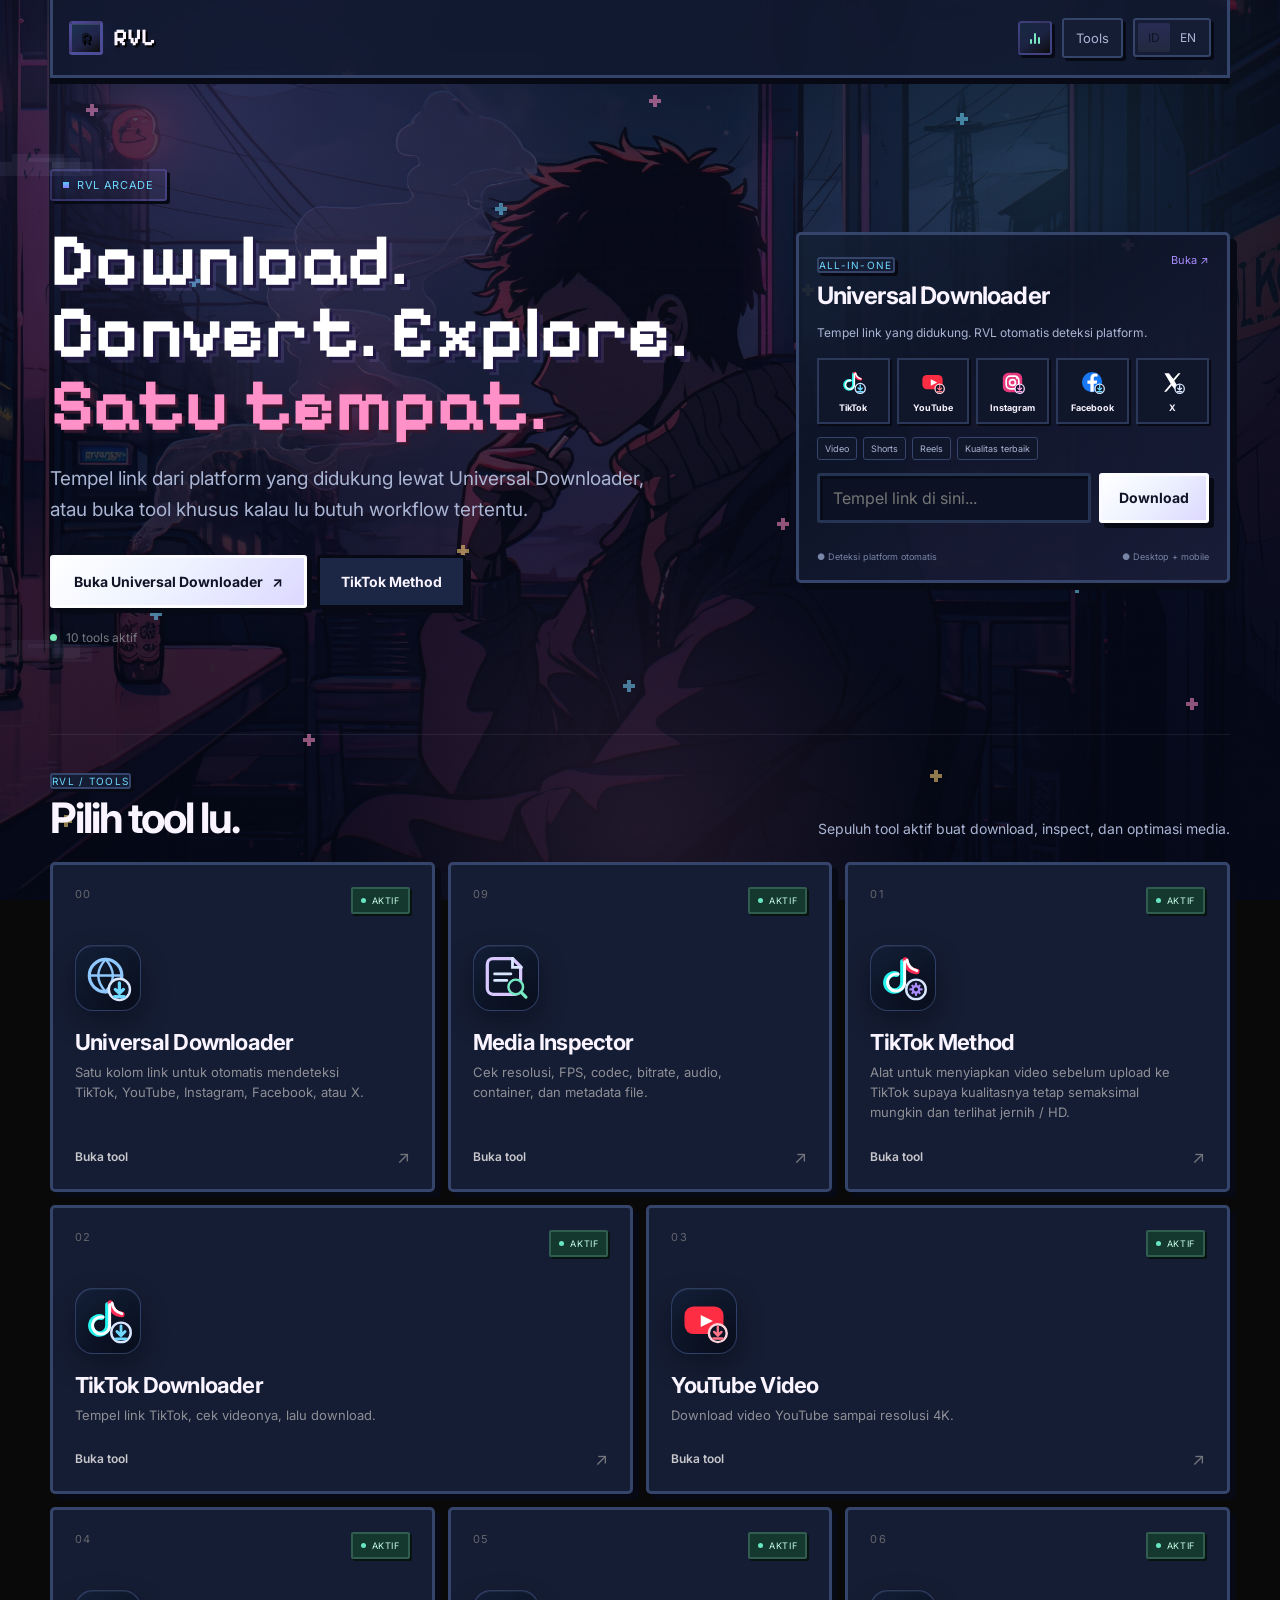
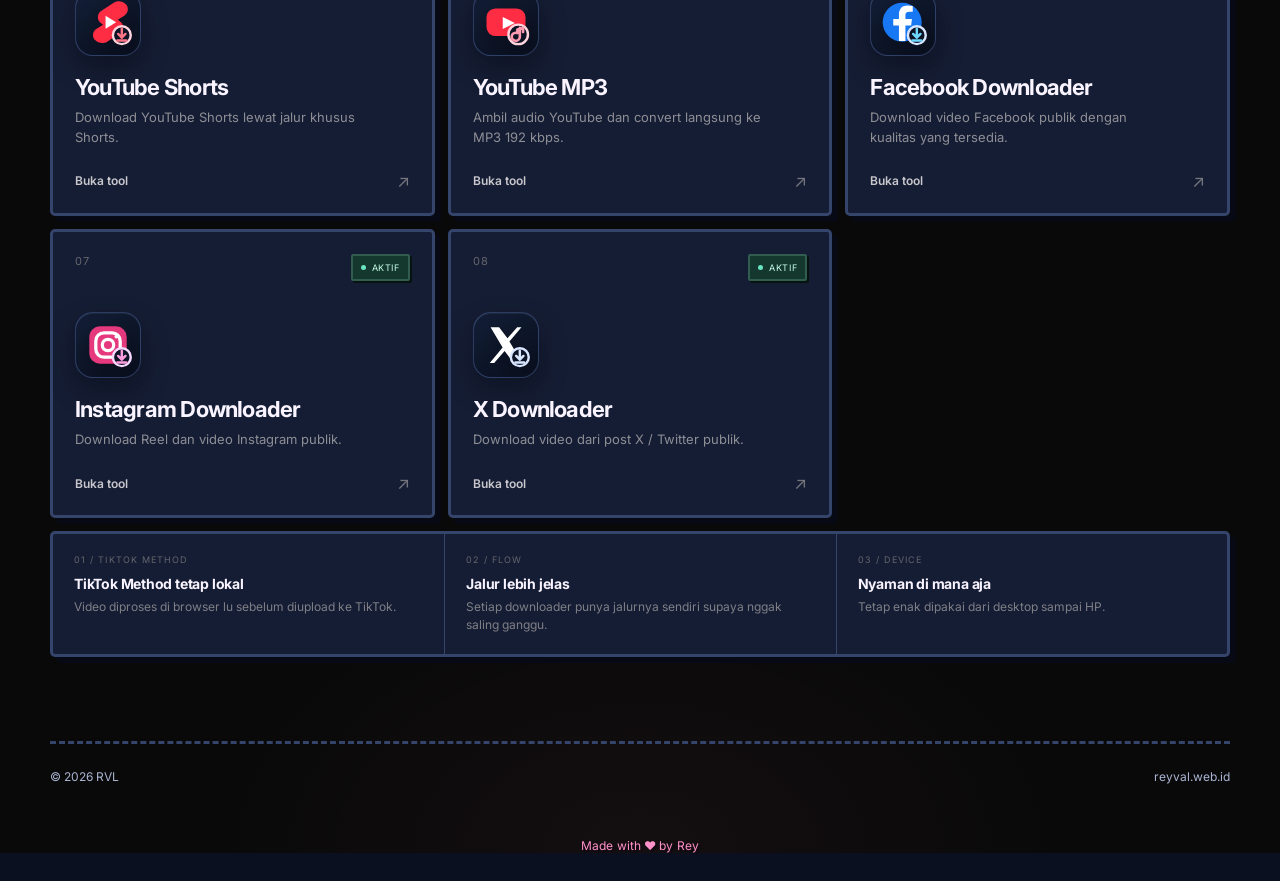
==== commit b3c30a99: "revert: remove TikTok Dolby Vision feature and restore backend settings" ====
--- a/index.html
+++ b/index.html
@@ -33,7 +33,7 @@
           <h1 class="home-title"><span class="home-title-line" data-home-i18n="titleA">Download. Convert. Explore.</span><span class="home-title-line" data-home-i18n="titleB">Satu tempat.</span></h1>
           <p class="home-lead" data-home-i18n="lead">Tempel link dari platform yang didukung lewat Universal Downloader, atau buka tool khusus kalau lu butuh workflow tertentu.</p>
           <div class="home-actions"><a class="btn primary large" href="./universal-downloader/"><span data-home-i18n="primary">Buka Universal Downloader</span><span>↗</span></a><a class="btn large" href="./clarity/" data-home-i18n="secondary">TikTok Method</a></div>
-          <div class="home-live-note"><i></i><span data-home-i18n="active">11 tools aktif</span></div>
+          <div class="home-live-note"><i></i><span data-home-i18n="active">10 tools aktif</span></div>
         </div>
 
         <aside class="home-universal" aria-label="Universal Downloader">
@@ -55,13 +55,12 @@
     </section>
 
     <section class="home-tools shell" id="tools">
-      <div class="home-section-head"><div><span class="small-label">RVL / TOOLS</span><h2 data-home-i18n="sectionTitle">Pilih tool lu.</h2></div><p data-home-i18n="sectionSub">Sebelas tool aktif buat download, inspect, dan optimasi media.</p></div>
+      <div class="home-section-head"><div><span class="small-label">RVL / TOOLS</span><h2 data-home-i18n="sectionTitle">Pilih tool lu.</h2></div><p data-home-i18n="sectionSub">Sepuluh tool aktif buat download, inspect, dan optimasi media.</p></div>
 
       <div class="home-tool-grid">
         <a class="home-tool-card" href="./universal-downloader/"><div class="home-tool-card-top"><span class="home-tool-number">00</span><span class="home-tool-status">AKTIF</span></div><div class="home-tool-symbol"><img src="./assets/icons/universal.svg?v=2" width="48" height="48" alt="" aria-hidden="true"></div><h3>Universal Downloader</h3><p data-home-i18n="universalDesc">Satu kolom link untuk otomatis mendeteksi TikTok, YouTube, Instagram, Facebook, atau X.</p><div class="home-tool-open"><b data-home-i18n="open">Buka tool</b><span>↗</span></div></a>
         <a class="home-tool-card" href="./media-inspector/"><div class="home-tool-card-top"><span class="home-tool-number">09</span><span class="home-tool-status">AKTIF</span></div><div class="home-tool-symbol"><img src="./assets/icons/media-inspector.svg?v=2" width="48" height="48" alt="" aria-hidden="true"></div><h3>Media Inspector</h3><p data-home-i18n="inspectorDesc">Cek resolusi, FPS, codec, bitrate, audio, container, dan metadata file.</p><div class="home-tool-open"><b data-home-i18n="open">Buka tool</b><span>↗</span></div></a>
         <a class="home-tool-card" href="./clarity/"><div class="home-tool-card-top"><span class="home-tool-number">01</span><span class="home-tool-status">AKTIF</span></div><div class="home-tool-symbol"><img src="./assets/icons/tiktok-method.svg?v=2" width="30" height="30" alt="" aria-hidden="true"></div><h3>TikTok Method</h3><p data-home-i18n="clarityDesc">Alat untuk menyiapkan video sebelum upload ke TikTok supaya kualitasnya tetap semaksimal mungkin dan terlihat jernih / HD.</p><div class="home-tool-open"><b data-home-i18n="open">Buka tool</b><span>↗</span></div></a>
-        <a class="home-tool-card" href="./dolby-vision/"><div class="home-tool-card-top"><span class="home-tool-number">10</span><span class="home-tool-status">BARU</span></div><div class="home-tool-symbol"><img src="./assets/icons/dolby-vision.svg?v=1" width="30" height="30" alt="" aria-hidden="true"></div><h3>TikTok Dolby Vision</h3><p data-home-i18n="dolbyDesc">Suntik metadata HDR 10-bit HLG/BT.2020 agar layar HP penonton otomatis cerah / glowing di TikTok.</p><div class="home-tool-open"><b data-home-i18n="open">Buka tool</b><span>↗</span></div></a>
         <a class="home-tool-card" href="./tiktok-downloader/"><div class="home-tool-card-top"><span class="home-tool-number">02</span><span class="home-tool-status">AKTIF</span></div><div class="home-tool-symbol"><img src="./assets/icons/tiktok-download.svg?v=2" width="30" height="30" alt="" aria-hidden="true"></div><h3>TikTok Downloader</h3><p data-home-i18n="tiktokDesc">Tempel link TikTok, cek videonya, lalu download.</p><div class="home-tool-open"><b data-home-i18n="open">Buka tool</b><span>↗</span></div></a>
         <a class="home-tool-card" href="./youtube-downloader/"><div class="home-tool-card-top"><span class="home-tool-number">03</span><span class="home-tool-status">AKTIF</span></div><div class="home-tool-symbol"><img src="./assets/icons/youtube-video.svg?v=2" width="30" height="30" alt="" aria-hidden="true"></div><h3>YouTube Video</h3><p data-home-i18n="youtubeDesc">Download video YouTube sampai resolusi 4K.</p><div class="home-tool-open"><b data-home-i18n="open">Buka tool</b><span>↗</span></div></a>
         <a class="home-tool-card" href="./youtube-shorts/"><div class="home-tool-card-top"><span class="home-tool-number">04</span><span class="home-tool-status">AKTIF</span></div><div class="home-tool-symbol"><img src="./assets/icons/youtube-shorts.svg?v=2" width="30" height="30" alt="" aria-hidden="true"></div><h3>YouTube Shorts</h3><p data-home-i18n="shortsDesc">Download YouTube Shorts lewat jalur khusus Shorts.</p><div class="home-tool-open"><b data-home-i18n="open">Buka tool</b><span>↗</span></div></a>
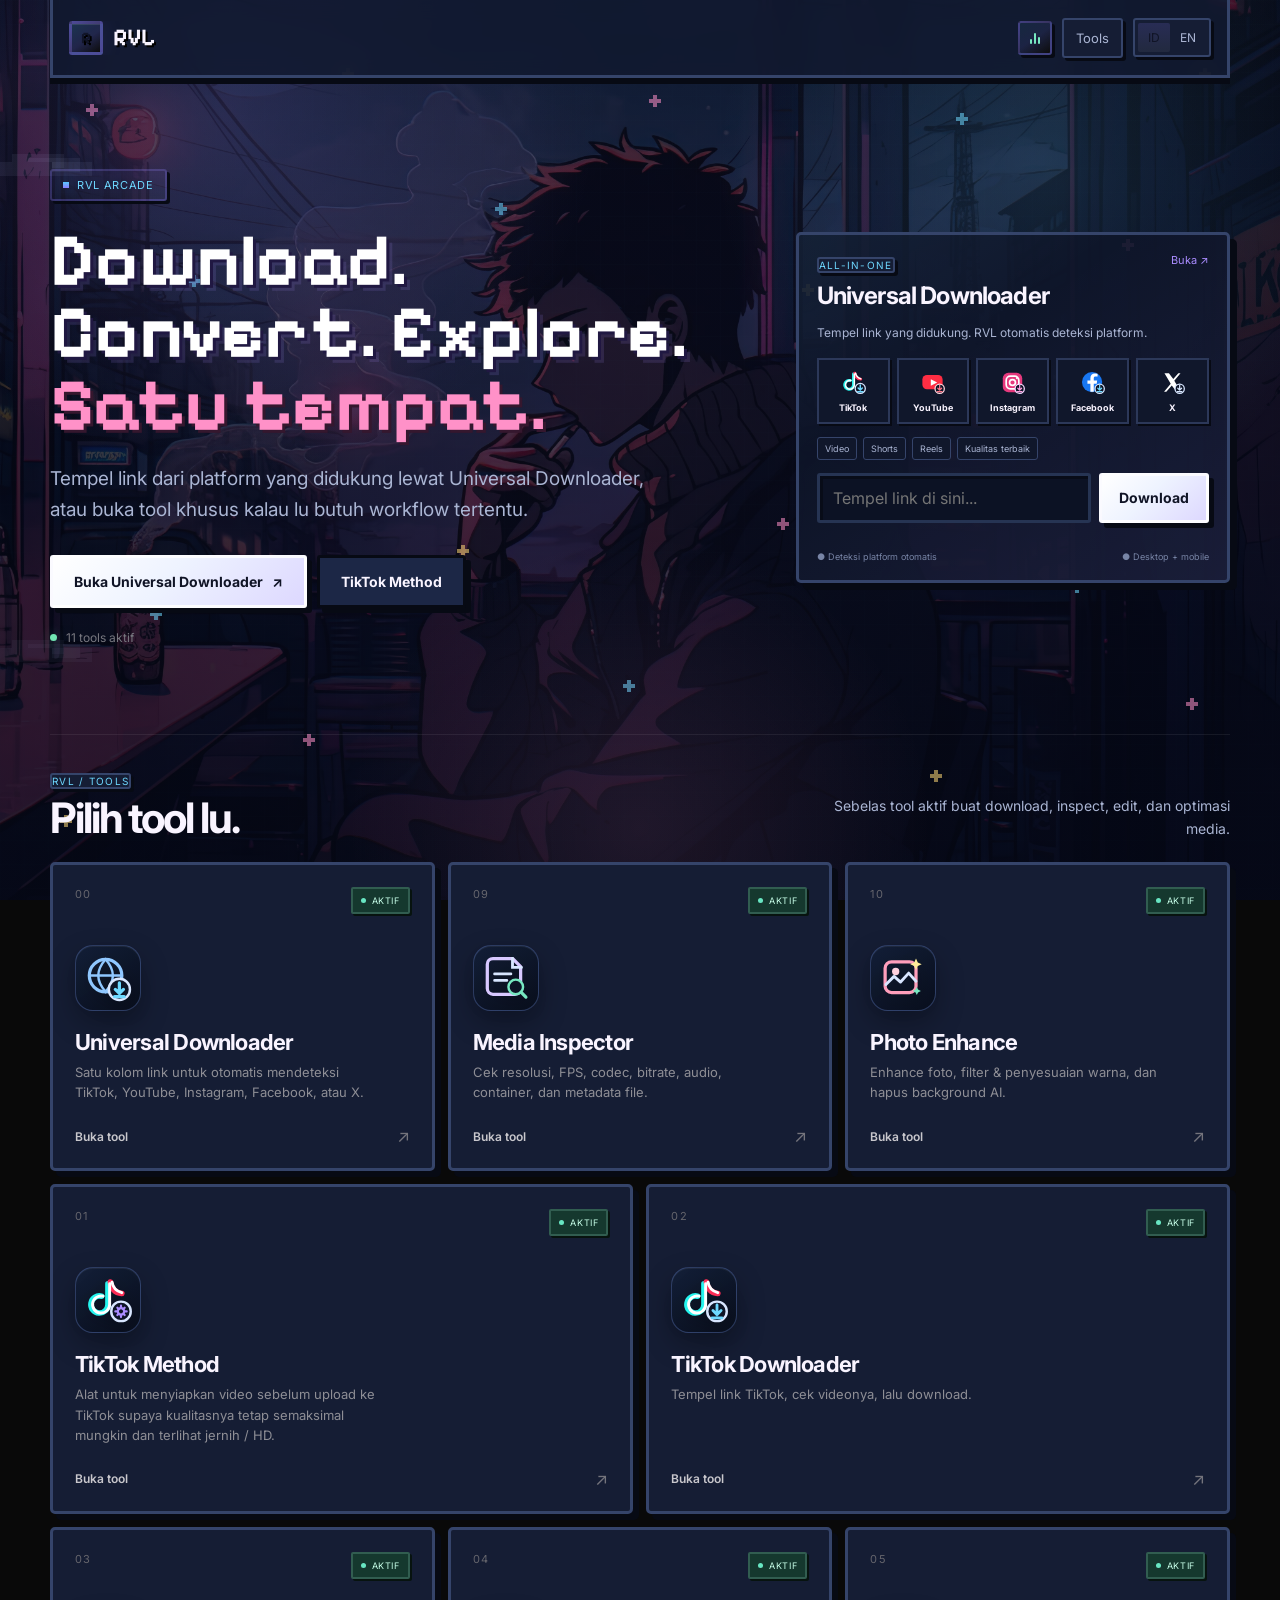
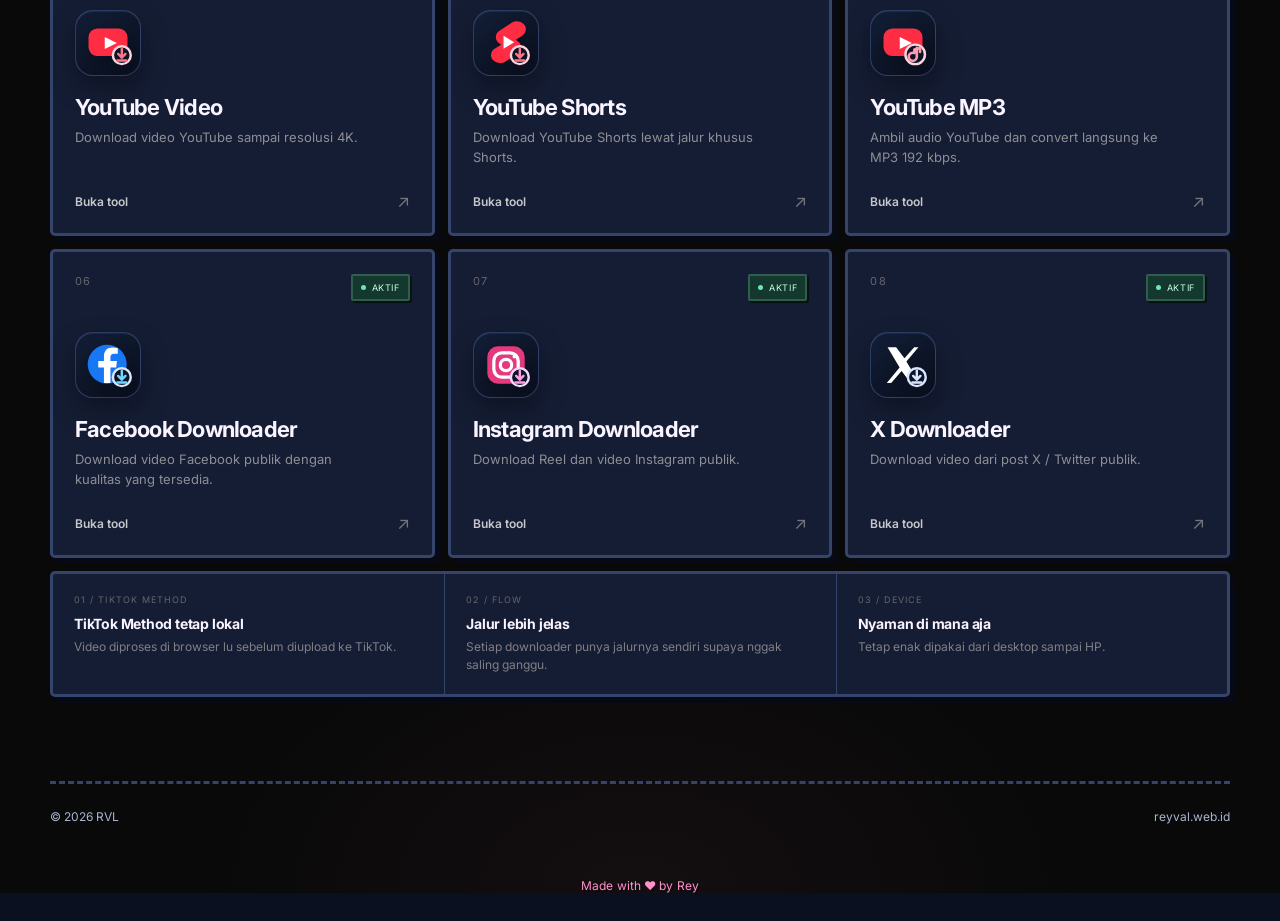
==== commit 62fc930e: "feat: add Photo Enhance tool with filters, unsharp mask clarity, and AI background removal" ====
--- a/index.html
+++ b/index.html
@@ -60,6 +60,7 @@
       <div class="home-tool-grid">
         <a class="home-tool-card" href="./universal-downloader/"><div class="home-tool-card-top"><span class="home-tool-number">00</span><span class="home-tool-status">AKTIF</span></div><div class="home-tool-symbol"><img src="./assets/icons/universal.svg?v=2" width="48" height="48" alt="" aria-hidden="true"></div><h3>Universal Downloader</h3><p data-home-i18n="universalDesc">Satu kolom link untuk otomatis mendeteksi TikTok, YouTube, Instagram, Facebook, atau X.</p><div class="home-tool-open"><b data-home-i18n="open">Buka tool</b><span>↗</span></div></a>
         <a class="home-tool-card" href="./media-inspector/"><div class="home-tool-card-top"><span class="home-tool-number">09</span><span class="home-tool-status">AKTIF</span></div><div class="home-tool-symbol"><img src="./assets/icons/media-inspector.svg?v=2" width="48" height="48" alt="" aria-hidden="true"></div><h3>Media Inspector</h3><p data-home-i18n="inspectorDesc">Cek resolusi, FPS, codec, bitrate, audio, container, dan metadata file.</p><div class="home-tool-open"><b data-home-i18n="open">Buka tool</b><span>↗</span></div></a>
+        <a class="home-tool-card" href="./photo-enhance/"><div class="home-tool-card-top"><span class="home-tool-number">10</span><span class="home-tool-status">AKTIF</span></div><div class="home-tool-symbol"><img src="./assets/icons/photo-enhance.svg?v=1" width="48" height="48" alt="" aria-hidden="true"></div><h3>Photo Enhance</h3><p data-home-i18n="photoDesc">Enhance foto, filter &amp; penyesuaian warna, dan hapus background AI.</p><div class="home-tool-open"><b data-home-i18n="open">Buka tool</b><span>↗</span></div></a>
         <a class="home-tool-card" href="./clarity/"><div class="home-tool-card-top"><span class="home-tool-number">01</span><span class="home-tool-status">AKTIF</span></div><div class="home-tool-symbol"><img src="./assets/icons/tiktok-method.svg?v=2" width="30" height="30" alt="" aria-hidden="true"></div><h3>TikTok Method</h3><p data-home-i18n="clarityDesc">Alat untuk menyiapkan video sebelum upload ke TikTok supaya kualitasnya tetap semaksimal mungkin dan terlihat jernih / HD.</p><div class="home-tool-open"><b data-home-i18n="open">Buka tool</b><span>↗</span></div></a>
         <a class="home-tool-card" href="./tiktok-downloader/"><div class="home-tool-card-top"><span class="home-tool-number">02</span><span class="home-tool-status">AKTIF</span></div><div class="home-tool-symbol"><img src="./assets/icons/tiktok-download.svg?v=2" width="30" height="30" alt="" aria-hidden="true"></div><h3>TikTok Downloader</h3><p data-home-i18n="tiktokDesc">Tempel link TikTok, cek videonya, lalu download.</p><div class="home-tool-open"><b data-home-i18n="open">Buka tool</b><span>↗</span></div></a>
         <a class="home-tool-card" href="./youtube-downloader/"><div class="home-tool-card-top"><span class="home-tool-number">03</span><span class="home-tool-status">AKTIF</span></div><div class="home-tool-symbol"><img src="./assets/icons/youtube-video.svg?v=2" width="30" height="30" alt="" aria-hidden="true"></div><h3>YouTube Video</h3><p data-home-i18n="youtubeDesc">Download video YouTube sampai resolusi 4K.</p><div class="home-tool-open"><b data-home-i18n="open">Buka tool</b><span>↗</span></div></a>
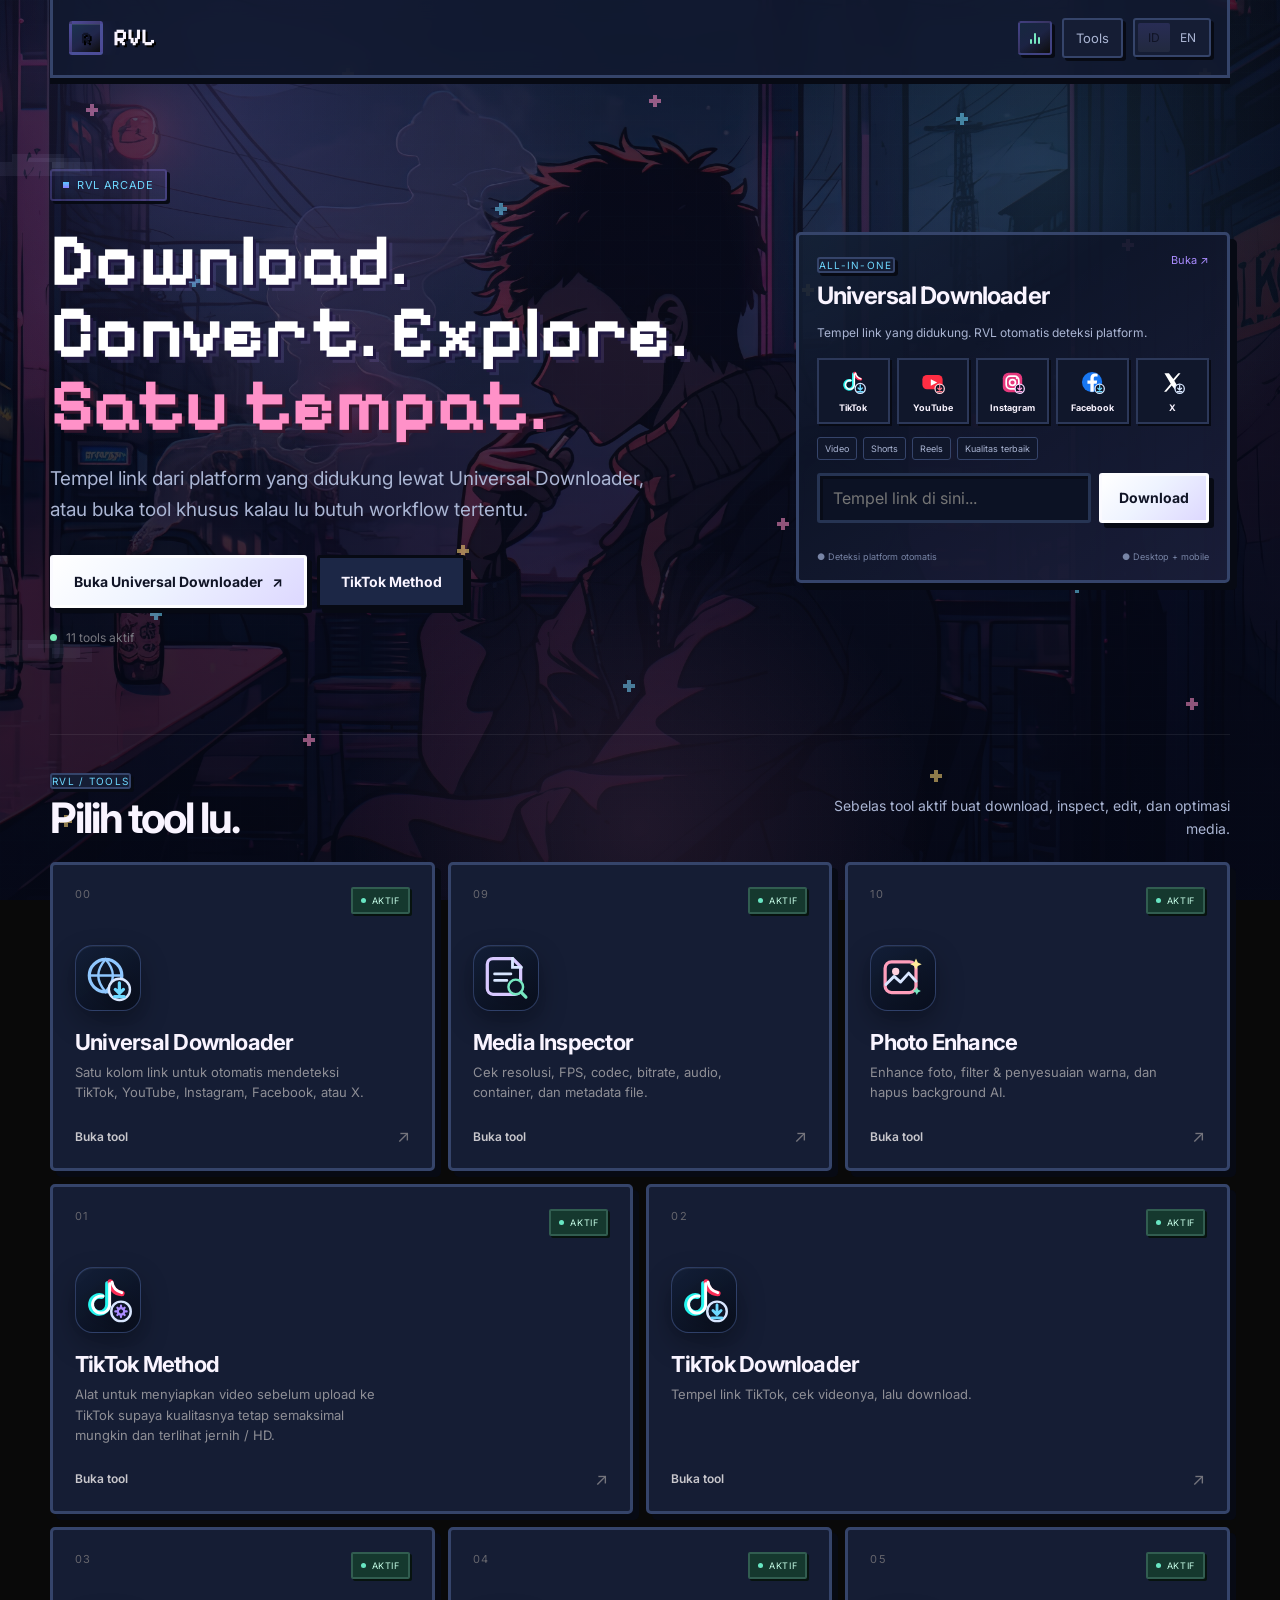
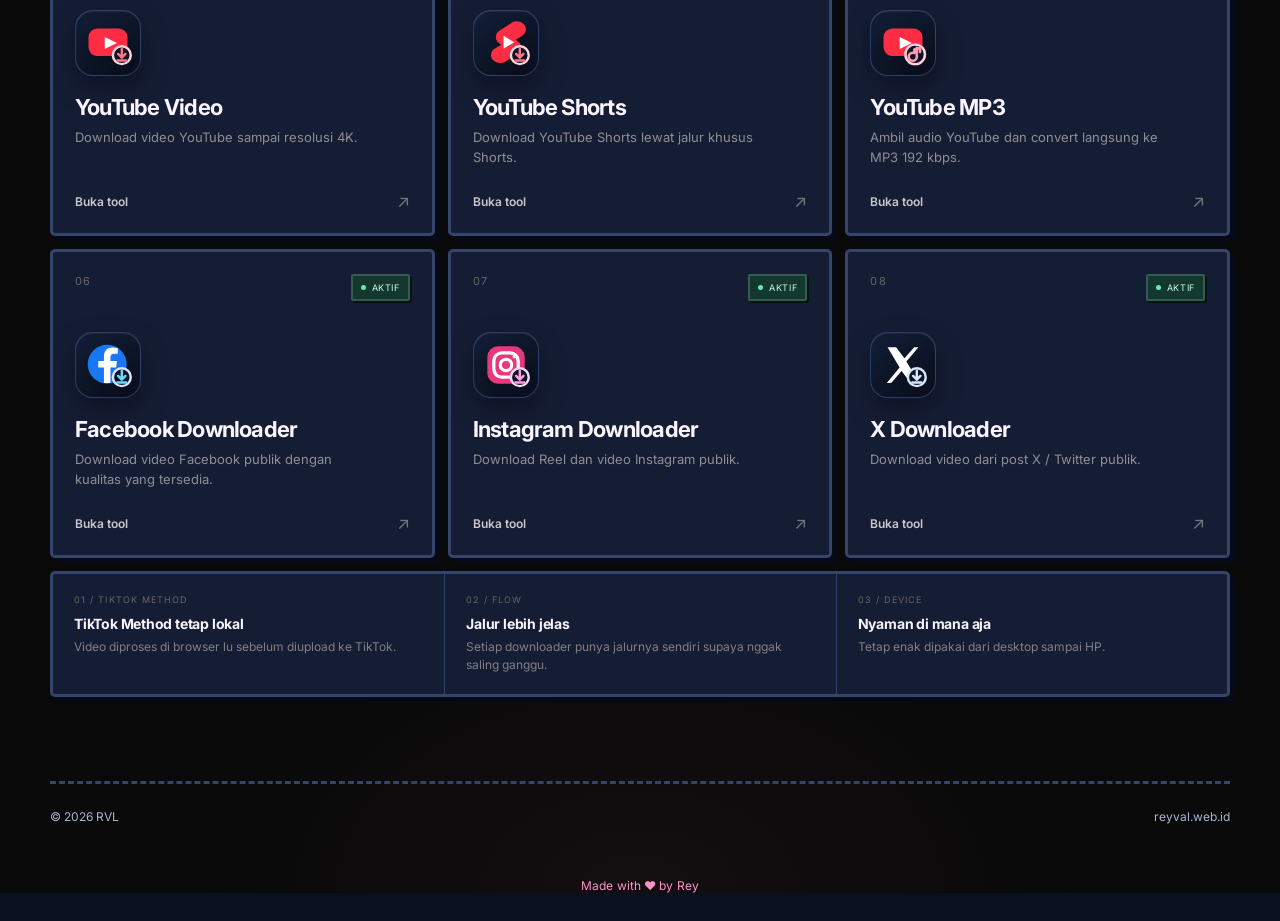
==== commit 2bc9aee1: "fix(home): update active tools count to 11 in static markup" ====
--- a/index.html
+++ b/index.html
@@ -33,7 +33,7 @@
           <h1 class="home-title"><span class="home-title-line" data-home-i18n="titleA">Download. Convert. Explore.</span><span class="home-title-line" data-home-i18n="titleB">Satu tempat.</span></h1>
           <p class="home-lead" data-home-i18n="lead">Tempel link dari platform yang didukung lewat Universal Downloader, atau buka tool khusus kalau lu butuh workflow tertentu.</p>
           <div class="home-actions"><a class="btn primary large" href="./universal-downloader/"><span data-home-i18n="primary">Buka Universal Downloader</span><span>↗</span></a><a class="btn large" href="./clarity/" data-home-i18n="secondary">TikTok Method</a></div>
-          <div class="home-live-note"><i></i><span data-home-i18n="active">10 tools aktif</span></div>
+          <div class="home-live-note"><i></i><span data-home-i18n="active">11 tools aktif</span></div>
         </div>
 
         <aside class="home-universal" aria-label="Universal Downloader">
@@ -55,7 +55,7 @@
     </section>
 
     <section class="home-tools shell" id="tools">
-      <div class="home-section-head"><div><span class="small-label">RVL / TOOLS</span><h2 data-home-i18n="sectionTitle">Pilih tool lu.</h2></div><p data-home-i18n="sectionSub">Sepuluh tool aktif buat download, inspect, dan optimasi media.</p></div>
+      <div class="home-section-head"><div><span class="small-label">RVL / TOOLS</span><h2 data-home-i18n="sectionTitle">Pilih tool lu.</h2></div><p data-home-i18n="sectionSub">Sebelas tool aktif buat download, inspect, edit, dan optimasi media.</p></div>
 
       <div class="home-tool-grid">
         <a class="home-tool-card" href="./universal-downloader/"><div class="home-tool-card-top"><span class="home-tool-number">00</span><span class="home-tool-status">AKTIF</span></div><div class="home-tool-symbol"><img src="./assets/icons/universal.svg?v=2" width="48" height="48" alt="" aria-hidden="true"></div><h3>Universal Downloader</h3><p data-home-i18n="universalDesc">Satu kolom link untuk otomatis mendeteksi TikTok, YouTube, Instagram, Facebook, atau X.</p><div class="home-tool-open"><b data-home-i18n="open">Buka tool</b><span>↗</span></div></a>
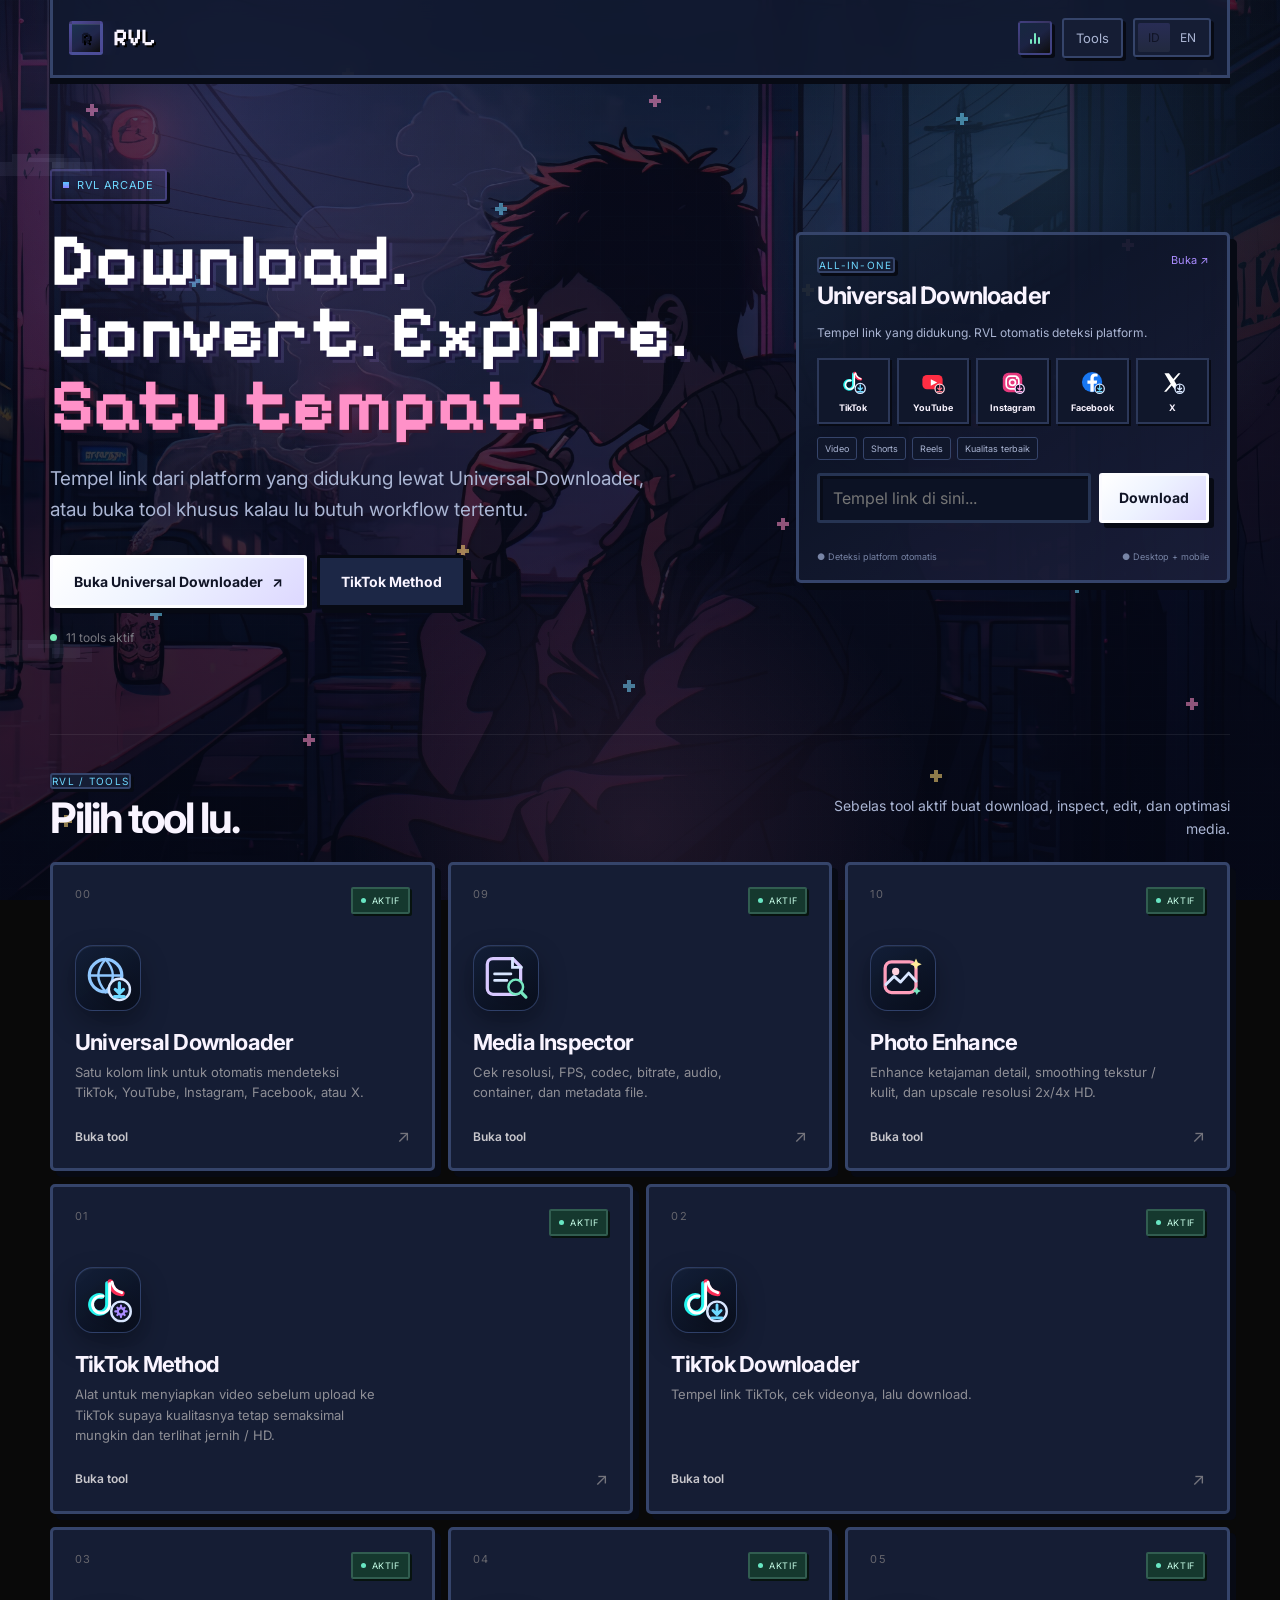
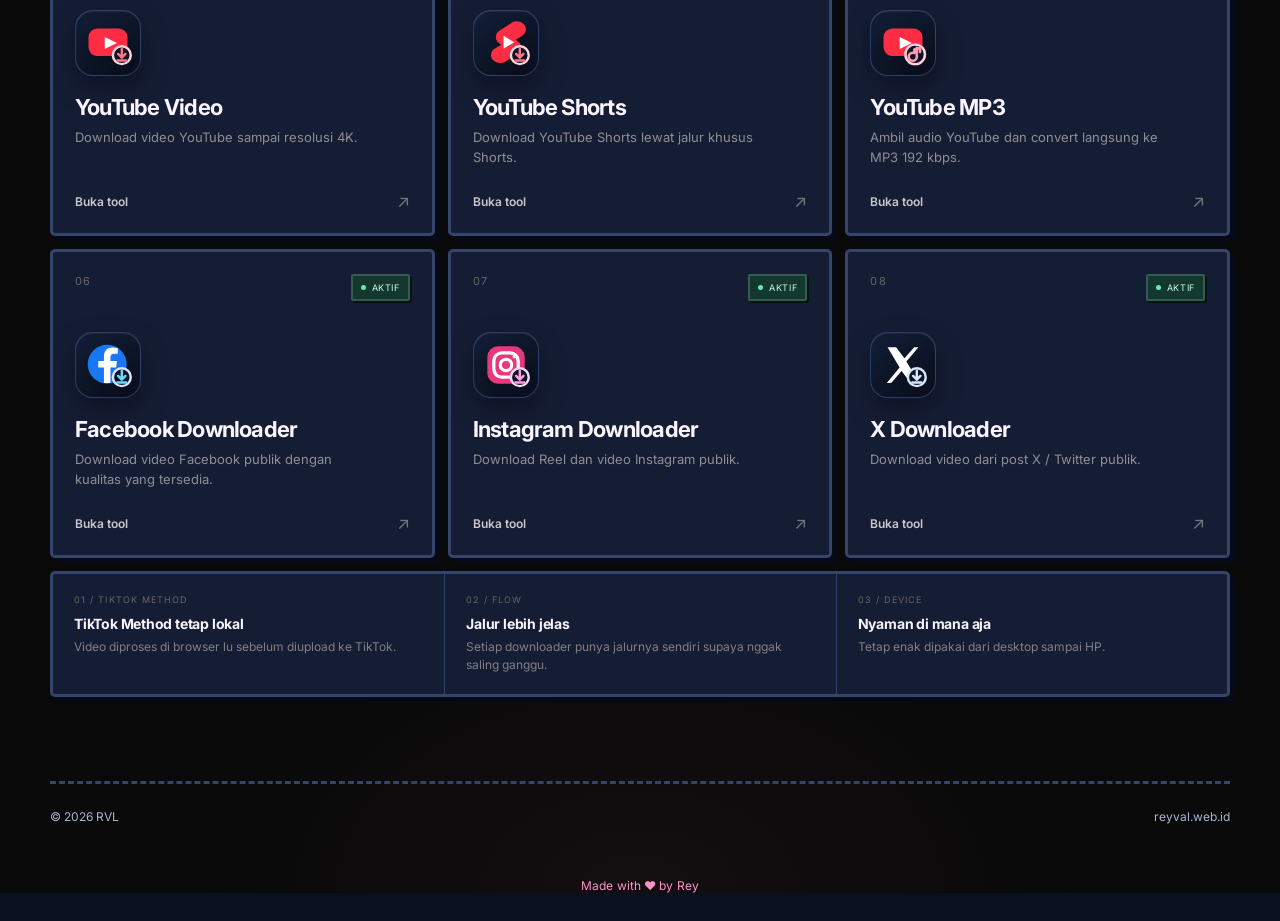
==== commit db8d8b60: "feat(photo-enhance): pure detail enhance, smoothing denoise, 2x/4x upscale with before-after compari" ====
--- a/index.html
+++ b/index.html
@@ -60,7 +60,7 @@
       <div class="home-tool-grid">
         <a class="home-tool-card" href="./universal-downloader/"><div class="home-tool-card-top"><span class="home-tool-number">00</span><span class="home-tool-status">AKTIF</span></div><div class="home-tool-symbol"><img src="./assets/icons/universal.svg?v=2" width="48" height="48" alt="" aria-hidden="true"></div><h3>Universal Downloader</h3><p data-home-i18n="universalDesc">Satu kolom link untuk otomatis mendeteksi TikTok, YouTube, Instagram, Facebook, atau X.</p><div class="home-tool-open"><b data-home-i18n="open">Buka tool</b><span>↗</span></div></a>
         <a class="home-tool-card" href="./media-inspector/"><div class="home-tool-card-top"><span class="home-tool-number">09</span><span class="home-tool-status">AKTIF</span></div><div class="home-tool-symbol"><img src="./assets/icons/media-inspector.svg?v=2" width="48" height="48" alt="" aria-hidden="true"></div><h3>Media Inspector</h3><p data-home-i18n="inspectorDesc">Cek resolusi, FPS, codec, bitrate, audio, container, dan metadata file.</p><div class="home-tool-open"><b data-home-i18n="open">Buka tool</b><span>↗</span></div></a>
-        <a class="home-tool-card" href="./photo-enhance/"><div class="home-tool-card-top"><span class="home-tool-number">10</span><span class="home-tool-status">AKTIF</span></div><div class="home-tool-symbol"><img src="./assets/icons/photo-enhance.svg?v=1" width="48" height="48" alt="" aria-hidden="true"></div><h3>Photo Enhance</h3><p data-home-i18n="photoDesc">Enhance foto, filter &amp; penyesuaian warna, dan hapus background AI.</p><div class="home-tool-open"><b data-home-i18n="open">Buka tool</b><span>↗</span></div></a>
+        <a class="home-tool-card" href="./photo-enhance/"><div class="home-tool-card-top"><span class="home-tool-number">10</span><span class="home-tool-status">AKTIF</span></div><div class="home-tool-symbol"><img src="./assets/icons/photo-enhance.svg?v=2" width="48" height="48" alt="" aria-hidden="true"></div><h3>Photo Enhance</h3><p data-home-i18n="photoDesc">Enhance ketajaman detail, smoothing tekstur / kulit, dan upscale resolusi 2x/4x HD.</p><div class="home-tool-open"><b data-home-i18n="open">Buka tool</b><span>↗</span></div></a>
         <a class="home-tool-card" href="./clarity/"><div class="home-tool-card-top"><span class="home-tool-number">01</span><span class="home-tool-status">AKTIF</span></div><div class="home-tool-symbol"><img src="./assets/icons/tiktok-method.svg?v=2" width="30" height="30" alt="" aria-hidden="true"></div><h3>TikTok Method</h3><p data-home-i18n="clarityDesc">Alat untuk menyiapkan video sebelum upload ke TikTok supaya kualitasnya tetap semaksimal mungkin dan terlihat jernih / HD.</p><div class="home-tool-open"><b data-home-i18n="open">Buka tool</b><span>↗</span></div></a>
         <a class="home-tool-card" href="./tiktok-downloader/"><div class="home-tool-card-top"><span class="home-tool-number">02</span><span class="home-tool-status">AKTIF</span></div><div class="home-tool-symbol"><img src="./assets/icons/tiktok-download.svg?v=2" width="30" height="30" alt="" aria-hidden="true"></div><h3>TikTok Downloader</h3><p data-home-i18n="tiktokDesc">Tempel link TikTok, cek videonya, lalu download.</p><div class="home-tool-open"><b data-home-i18n="open">Buka tool</b><span>↗</span></div></a>
         <a class="home-tool-card" href="./youtube-downloader/"><div class="home-tool-card-top"><span class="home-tool-number">03</span><span class="home-tool-status">AKTIF</span></div><div class="home-tool-symbol"><img src="./assets/icons/youtube-video.svg?v=2" width="30" height="30" alt="" aria-hidden="true"></div><h3>YouTube Video</h3><p data-home-i18n="youtubeDesc">Download video YouTube sampai resolusi 4K.</p><div class="home-tool-open"><b data-home-i18n="open">Buka tool</b><span>↗</span></div></a>
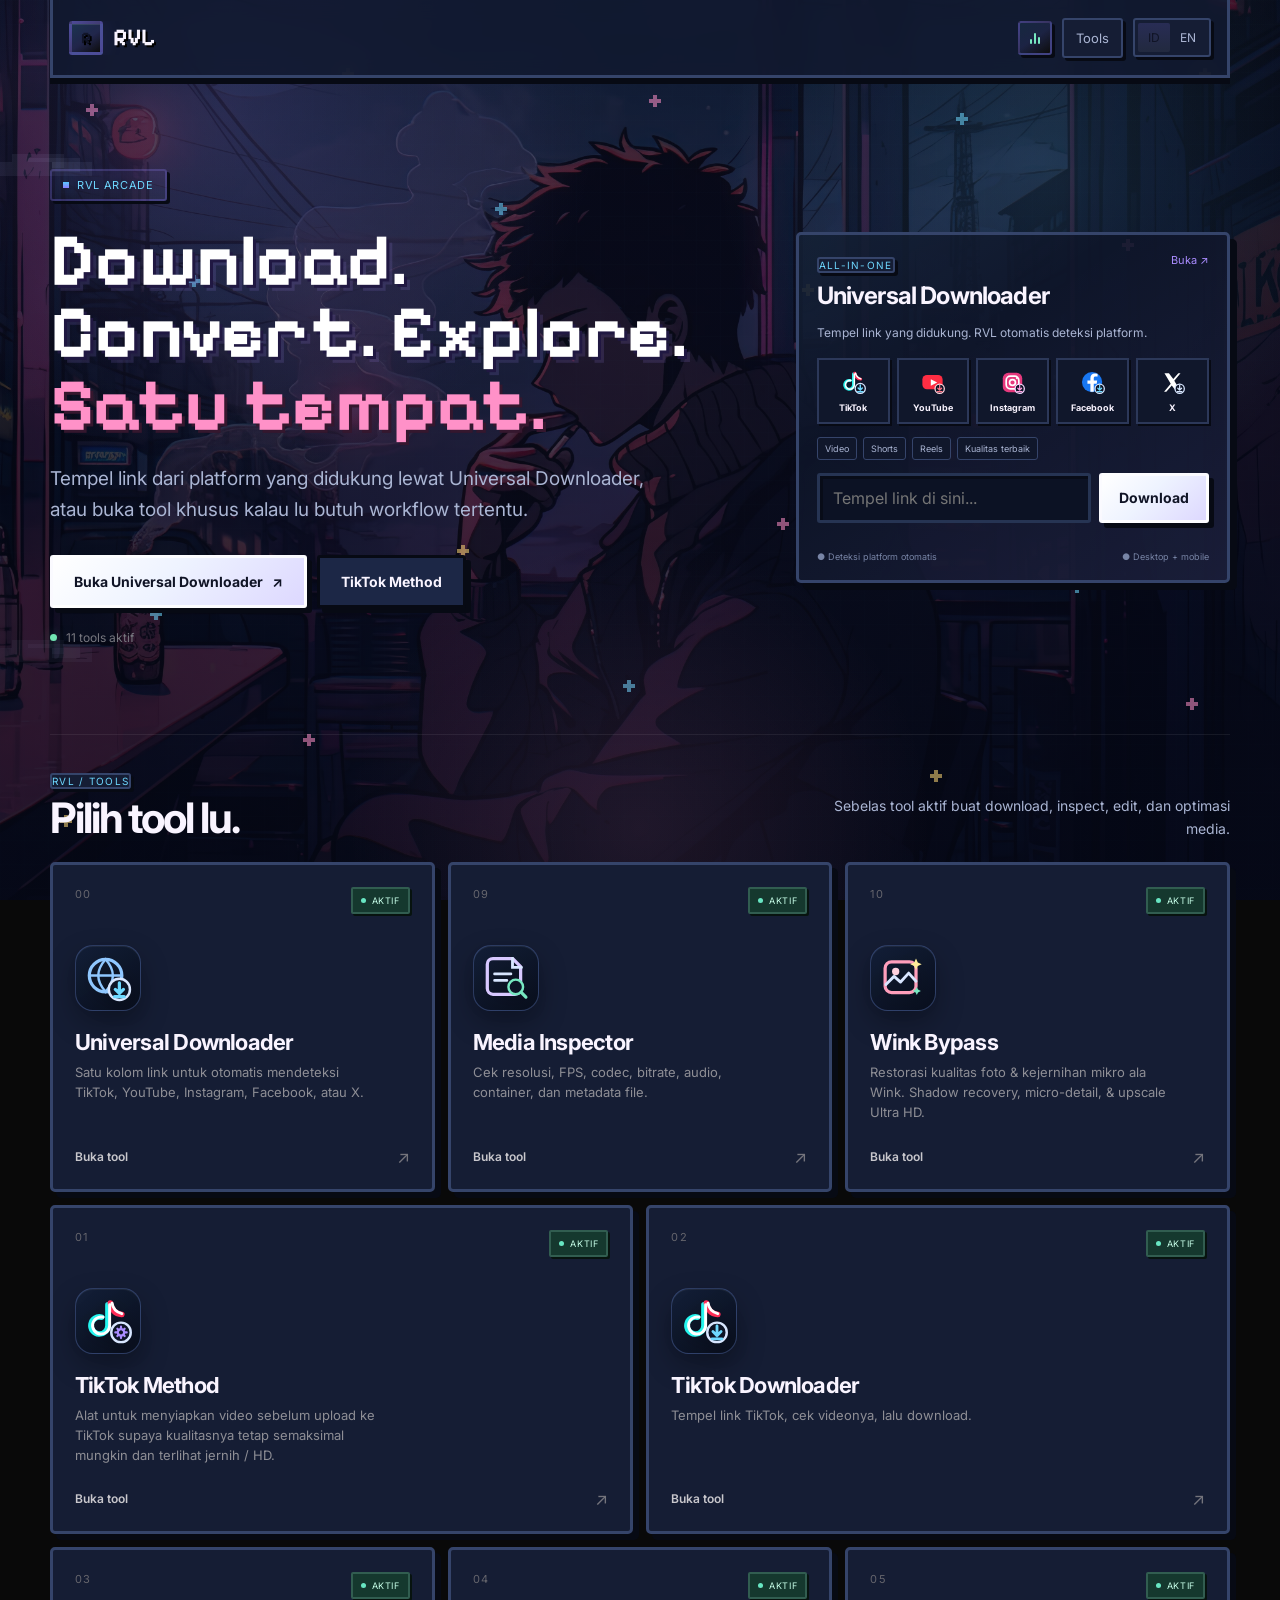
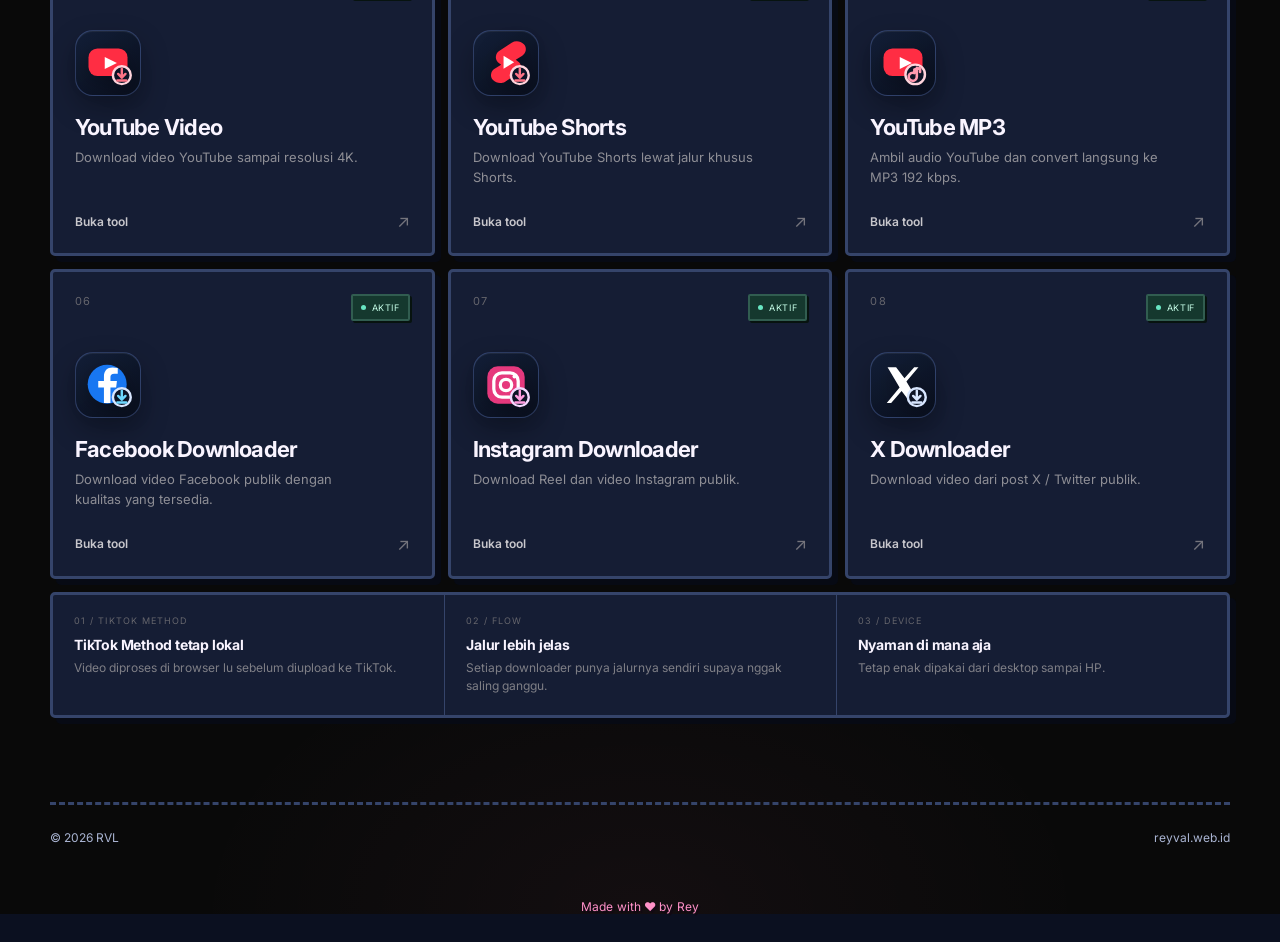
==== commit 5e775c13: "feat(photo-enhance): implement Wink Bypass AI Quality Restoration with exact EXIF injection and shad" ====
--- a/index.html
+++ b/index.html
@@ -60,7 +60,7 @@
       <div class="home-tool-grid">
         <a class="home-tool-card" href="./universal-downloader/"><div class="home-tool-card-top"><span class="home-tool-number">00</span><span class="home-tool-status">AKTIF</span></div><div class="home-tool-symbol"><img src="./assets/icons/universal.svg?v=2" width="48" height="48" alt="" aria-hidden="true"></div><h3>Universal Downloader</h3><p data-home-i18n="universalDesc">Satu kolom link untuk otomatis mendeteksi TikTok, YouTube, Instagram, Facebook, atau X.</p><div class="home-tool-open"><b data-home-i18n="open">Buka tool</b><span>↗</span></div></a>
         <a class="home-tool-card" href="./media-inspector/"><div class="home-tool-card-top"><span class="home-tool-number">09</span><span class="home-tool-status">AKTIF</span></div><div class="home-tool-symbol"><img src="./assets/icons/media-inspector.svg?v=2" width="48" height="48" alt="" aria-hidden="true"></div><h3>Media Inspector</h3><p data-home-i18n="inspectorDesc">Cek resolusi, FPS, codec, bitrate, audio, container, dan metadata file.</p><div class="home-tool-open"><b data-home-i18n="open">Buka tool</b><span>↗</span></div></a>
-        <a class="home-tool-card" href="./photo-enhance/"><div class="home-tool-card-top"><span class="home-tool-number">10</span><span class="home-tool-status">AKTIF</span></div><div class="home-tool-symbol"><img src="./assets/icons/photo-enhance.svg?v=2" width="48" height="48" alt="" aria-hidden="true"></div><h3>Photo Enhance</h3><p data-home-i18n="photoDesc">Enhance ketajaman detail, smoothing tekstur / kulit, dan upscale resolusi 2x/4x HD.</p><div class="home-tool-open"><b data-home-i18n="open">Buka tool</b><span>↗</span></div></a>
+        <a class="home-tool-card" href="./photo-enhance/"><div class="home-tool-card-top"><span class="home-tool-number">10</span><span class="home-tool-status">AKTIF</span></div><div class="home-tool-symbol"><img src="./assets/icons/photo-enhance.svg?v=2" width="48" height="48" alt="" aria-hidden="true"></div><h3>Wink Bypass</h3><p data-home-i18n="photoDesc">Restorasi kualitas foto &amp; kejernihan mikro ala Wink. Shadow recovery, micro-detail, &amp; upscale Ultra HD.</p><div class="home-tool-open"><b data-home-i18n="open">Buka tool</b><span>↗</span></div></a>
         <a class="home-tool-card" href="./clarity/"><div class="home-tool-card-top"><span class="home-tool-number">01</span><span class="home-tool-status">AKTIF</span></div><div class="home-tool-symbol"><img src="./assets/icons/tiktok-method.svg?v=2" width="30" height="30" alt="" aria-hidden="true"></div><h3>TikTok Method</h3><p data-home-i18n="clarityDesc">Alat untuk menyiapkan video sebelum upload ke TikTok supaya kualitasnya tetap semaksimal mungkin dan terlihat jernih / HD.</p><div class="home-tool-open"><b data-home-i18n="open">Buka tool</b><span>↗</span></div></a>
         <a class="home-tool-card" href="./tiktok-downloader/"><div class="home-tool-card-top"><span class="home-tool-number">02</span><span class="home-tool-status">AKTIF</span></div><div class="home-tool-symbol"><img src="./assets/icons/tiktok-download.svg?v=2" width="30" height="30" alt="" aria-hidden="true"></div><h3>TikTok Downloader</h3><p data-home-i18n="tiktokDesc">Tempel link TikTok, cek videonya, lalu download.</p><div class="home-tool-open"><b data-home-i18n="open">Buka tool</b><span>↗</span></div></a>
         <a class="home-tool-card" href="./youtube-downloader/"><div class="home-tool-card-top"><span class="home-tool-number">03</span><span class="home-tool-status">AKTIF</span></div><div class="home-tool-symbol"><img src="./assets/icons/youtube-video.svg?v=2" width="30" height="30" alt="" aria-hidden="true"></div><h3>YouTube Video</h3><p data-home-i18n="youtubeDesc">Download video YouTube sampai resolusi 4K.</p><div class="home-tool-open"><b data-home-i18n="open">Buka tool</b><span>↗</span></div></a>
